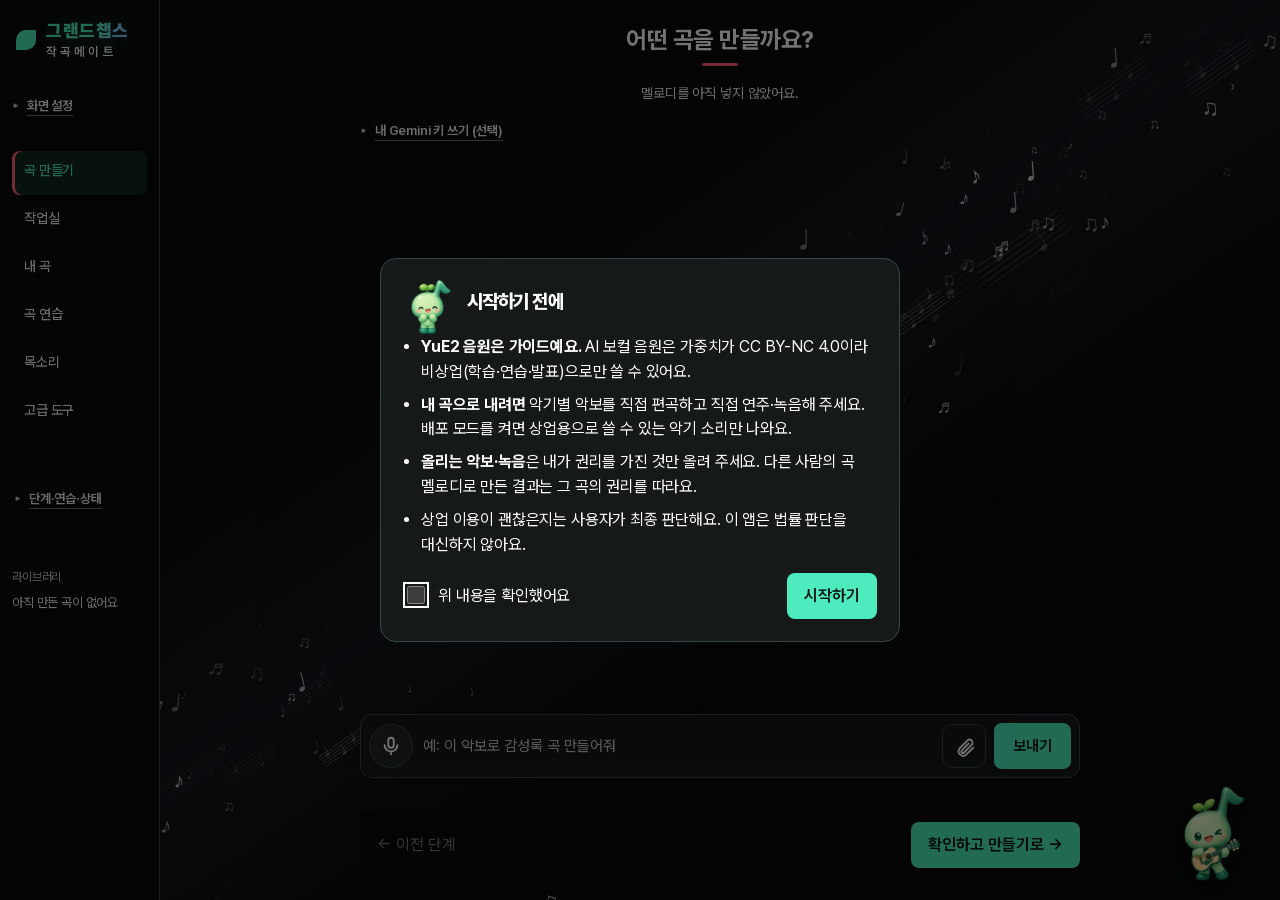
==== static/index.html @ b3e96713 "Grandchaps InstMate 0.1.0 (test version): source, install guide, noncommercial licence, new demo pag" ====
<!doctype html>
<html lang="ko" data-style="studio">
<head>
<meta charset="utf-8">
<meta name="viewport" content="width=device-width, initial-scale=1">
<title>그랜드챕스 작곡메이트</title>
<link rel="stylesheet" href="/static/style.css">
<link rel="stylesheet" href="/static/workspace.css">
<script src="/static/vendor/Tone.js"></script>
<script src="/static/vendor/opensheetmusicdisplay.min.js"></script>
</head>
<body class="workspace-app" data-workspace-view="create">
<canvas id="bg-notes" class="bg-notes" aria-hidden="true"></canvas>
<span id="page-top" tabindex="-1"></span>
<a class="skip-link" href="#main-content">본문으로 건너뛰기</a>
<div class="app">
<aside class="side" aria-label="메뉴">
<details class="workspace-accessibility"><summary>화면 설정</summary>
  <button type="button" id="btn-theme" class="theme-btn" aria-pressed="false" aria-label="낮밤 바꾸기" title="낮밤 바꾸기"><span class="ico" aria-hidden="true">◐</span> <span class="lbl">낮밤</span></button>
  <button type="button" id="btn-text-size" class="theme-btn" aria-pressed="false" aria-label="큰 글씨" title="큰 글씨"><span class="ico" aria-hidden="true">가</span> <span class="lbl">큰 글씨</span></button>
  <button type="button" id="btn-look" class="theme-btn" aria-pressed="true" aria-label="스튜디오 화면" title="스튜디오 화면"><span class="ico" aria-hidden="true">▣</span> <span class="lbl">스튜디오</span></button>
  <button type="button" id="btn-guide" class="theme-btn" aria-pressed="true" aria-controls="guide-panel" aria-label="사용 안내" title="사용 안내"><span class="ico" aria-hidden="true">?</span> <span class="lbl">사용 안내</span></button>
</details>
  <div class="brand" title="그랜드챕스 작곡메이트"><span class="brand-dot" aria-hidden="true"></span><span class="lbl brand-name"><b class="brand-main">그랜드챕스</b><span class="brand-sub">작곡메이트</span></span></div>
  <nav id="views" aria-label="작업 메뉴">
    <a href="#workspace-create" data-workspace-view="create" class="on" aria-current="page">곡 만들기</a>
    <a href="#workspace-studio" data-workspace-view="studio">작업실</a>
    <a href="#view-library" data-workspace-view="library">내 곡</a>
    <a href="#view-practice" data-workspace-view="practice">곡 연습</a>
    <a href="#workspace-voices" data-workspace-view="voices">목소리</a>
    <a href="#workspace-advanced" data-workspace-view="advanced">고급 도구</a>
  </nav>
  <details class="workspace-legacy-nav"><summary>단계·연습·상태</summary>
  <div class="side-lib-title">작업 단계</div>
  <nav>
    <a href="#steps" data-go="1" aria-label="1. 입력" title="1. 입력"><span class="ico" aria-hidden="true">1</span><span class="lbl">. 입력</span></a>
    <a href="#steps" data-go="2" aria-label="2. 작곡" title="2. 작곡"><span class="ico" aria-hidden="true">2</span><span class="lbl">. 작곡</span></a>
    <a href="#steps" data-go="3" aria-label="3. 작곡 결과" title="3. 작곡 결과"><span class="ico" aria-hidden="true">3</span><span class="lbl">. 작곡 결과</span></a>
    <a href="#yue2-card" data-go="3" data-jump="yue2-card" aria-label="4. 곡 완성 (YuE2)" title="4. 곡 완성 (YuE2)"><span class="ico" aria-hidden="true">4</span><span class="lbl">. 곡 완성 (YuE2)</span></a>
    <a href="#practice-card" data-go="3" data-jump="practice-card" aria-label="5. 파트 연습" title="5. 파트 연습"><span class="ico" aria-hidden="true">5</span><span class="lbl">. 파트 연습</span></a>
  </nav>
  <nav class="workspace-secondary"><a href="#view-queue" data-view="queue">대기열</a><a href="#view-settings" data-view="settings">설정</a></nav>
  </details>
  <div class="side-lib">
    <div class="side-lib-title">라이브러리</div>
    <ul id="lib-list" class="plain"><li class="help">아직 만든 곡이 없어요</li></ul>
  </div>
  <p class="side-note"><b>그랜드챕스</b><br>밴드 자작곡을 위한 작곡 도우미<br>피아노 · 베이스 · 드럼 · 기타</p>
</aside>
<div class="content">
<span id="main-content" tabindex="-1"></span>
<ol id="workspace-pages" class="workspace-pages" aria-label="작업 진행"><li data-page="input" aria-current="step">1 대화·입력</li><li data-page="make">2 작곡</li><li data-page="result">3 YuE2·악보·연습</li></ol>
<section class="workspace-welcome" id="workspace-create" aria-label="곡 만들기 시작">
  <p class="workspace-eyebrow">YOUR MELODY, OUR WORKSPACE</p>
  <h1>어떤 곡을 만들까요?</h1>
  <p>악보나 허밍을 넣고, BPM·장르·멜로디 담당·곡 구성을 대화로 알려 주세요. 변경안을 확인한 뒤 다음 화면에서 만들어요.</p>
  <div id="workspace-seed-summary" class="workspace-seed-summary">멜로디를 아직 넣지 않았어요.</div>
</section>
<section id="workspace-voice-panel" class="workspace-voice-panel hidden" aria-label="보컬 음색 선택"><h2>어떤 목소리가 어울릴까요?</h2><p class="help">보컬의 음색 방향을 선택합니다. 노래 모델의 음색과 가이드 보컬의 성별 선택을 함께 맞춥니다. 특정 가수의 목소리를 복제하거나 고정하는 기능은 아닙니다.</p><div id="workspace-voice-options"></div><p class="help">허밍은 멜로디 입력에 쓰입니다. 완성곡의 보컬은 여기서 별도로 선택합니다.</p></section>
<section class="workspace-heading hidden" id="workspace-section-heading"><h1 id="workspace-title">작업실</h1><p id="workspace-description"></p></section>
<p id="workspace-changes" class="workspace-change-note hidden" role="status"></p>
<section id="workspace-dialogue" aria-label="곡 만들기 대화"></section>
<p id="workspace-request-summary" class="workspace-request-summary hidden" role="status"></p>
<button id="workspace-edit-settings" class="hidden" type="button">설정 고치기</button>

<section id="view-library" class="view hidden" aria-label="라이브러리">
  <h2>라이브러리</h2>
  <p class="help">YuE2로 만든 곡이 여기에 쌓여요. 곡을 누르면 아래 재생 바에서 듣고, 악보를 불러와 코드표와 파트 악보로 볼 수 있어요.</p>
  <div id="lib-detail" class="help"></div>
  <button id="btn-lib-full" class="primary hidden">이 1절로 전곡 만들기</button>
  <p id="lib-full-note" class="help" aria-live="polite"></p>
  <div id="lib-full-ask" class="row hidden" role="group" aria-label="전곡 만들기 확인" aria-live="polite">
    <b id="lib-full-ask-text"></b>
    <span class="help">3~4분 곡은 5~8분쯤 걸려요.</span>
    <button id="btn-lib-full-yes" class="primary">예, 전곡 만들기</button>
    <button id="btn-lib-full-no">아니오</button>
  </div>
  <ul id="lib-view-list" class="plain"></ul>
</section>
<section id="view-practice" class="view hidden" aria-label="곡 연습">
  <h2>곡 연습</h2>
  <p class="help">라이브러리에 저장된 YuE2 곡(1절 또는 전곡)을 골라, 내 파트만 빼고 연습해요.</p>
  <ul id="practice-songs" class="plain" aria-label="연습할 곡"><li class="help">아직 만든 곡이 없어요. "만들기"에서 1절을 만들면 여기에 나와요.</li></ul>
  <p id="practice-song-now" class="help" aria-live="polite">곡을 고르면 아래 재생 바에 열려요.</p>
    <div id="lib-practice" class="ask">
      <h3>내 파트 고르기</h3>
      <p class="help">작곡메이트 밴드가 내 파트만 빼고 YuE2 목소리와 함께 연주해요.</p>
      <p id="practice-parts-note" class="help hidden">기타·베이스·건반·드럼을 빼려면 보컬 분리 도구(Demucs)가 필요해요. 이 컴퓨터에는 없어서 지금은 보컬만 고를 수 있어요.</p>
      <div class="row">
      <label>내 파트 <select id="lib-part" aria-label="내 파트">
        <option value="vocal">보컬</option><option value="guitar">기타</option><option value="bass">베이스</option>
        <option value="keys">건반</option><option value="drums">드럼</option>
      </select></label>
        <button id="btn-lib-minus" title="이 곡을 작곡메이트 밴드가 연주하고 내 파트만 빼요. 보컬은 YuE2 목소리 그대로예요(내 파트가 보컬이면 목소리도 빠져요). 처음에는 목소리를 분리하느라 1분쯤 걸려요">🎧 내 파트 빼고 연습</button>
      </div>
      <p id="lib-tempo-note" class="help">⚠ 연습 반주는 YuE2 보컬의 박을 따라가요. 그래서 곡이 진행되는 동안 템포가 조금씩 달라질 수 있어요. 메트로놈과 함께 쓰면 어긋날 수 있어요.</p>
    </div>
</section>
<section id="view-queue" class="view hidden" aria-label="대기열">
  <h2>대기열</h2>
  <p class="help">YuE2는 한 번에 한 곡만 만들어요.</p>
  <p id="queue-now">진행 중인 작업이 없어요.</p>
  <p id="queue-last" class="help hidden" aria-live="polite"></p>
</section>
<section id="view-settings" class="view hidden" aria-label="설정">
  <h2>설정</h2>
  <p class="help"><b>메모리 절약</b>은 "곡 만들기" 칸에서 켜고 꺼요. 켜면 약 6GB, 끄면 약 18GB를 써요. 측정한 속도와 소리는 같았어요.</p>
  <p class="help"><b>한도</b>: 주는 마디는 최대 200마디, 만드는 곡은 최대 15분이에요.</p>
  <p class="help"><b>목소리</b>: 여성, 메조소프라노, 저음 여성, 중저음 남성. 키는 4키까지 낮출 수 있어요.</p>
  <p class="help"><b>YuE2</b> (m-a-p) 가중치는 CC BY-NC 4.0이라 수업·연구용으로만 써요. 배포 모드에서는 꺼져요.</p>
</section>
<header class="hero">
  <div class="hero-copy">
    <h1><span class="seed-word">씨앗</span> 멜로디로 우리 밴드 곡 만들기</h1>
    <p>악보를 올리거나 멜로디를 넣으면 곡 구조를 설계하고 곡으로 완성해 드려요. 화음과 멜로디는 마음대로 고칠 수 있어요.</p>
  </div>
  <!-- decorative loop: lime seed notes appear, then teal notes grow in (3 s); a still picture under prefers-reduced-motion -->
  <svg class="hero-roll" viewBox="0 0 320 176" aria-hidden="true" focusable="false">
    <g>
      <rect class="roll-row" x="0" y="16" width="320" height="16"/><rect class="roll-row" x="0" y="48" width="320" height="16"/>
      <rect class="roll-row" x="0" y="80" width="320" height="16"/><rect class="roll-row" x="0" y="112" width="320" height="16"/>
      <rect class="roll-row" x="0" y="144" width="320" height="16"/>
      <line class="roll-beat" x1="80" y1="0" x2="80" y2="176"/><line class="roll-beat" x1="160" y1="0" x2="160" y2="176"/><line class="roll-beat" x1="240" y1="0" x2="240" y2="176"/>
    </g>
    <rect class="roll-note seed s1" x="1.5" y="98" width="37" height="12" rx="4"/>
    <rect class="roll-note seed s2" x="41.5" y="82" width="17" height="12" rx="4"/>
    <rect class="roll-note seed s3" x="61.5" y="66" width="37" height="12" rx="4"/>
    <rect class="roll-note seed s4" x="101.5" y="82" width="57" height="12" rx="4"/>
    <rect class="roll-note ai t1" x="161.5" y="66" width="37" height="12" rx="4"/>
    <rect class="roll-note ai t2" x="201.5" y="50" width="17" height="12" rx="4"/>
    <rect class="roll-note ai t3" x="221.5" y="34" width="37" height="12" rx="4"/>
    <rect class="roll-note ai t4" x="261.5" y="50" width="57" height="12" rx="4"/>
    <rect class="roll-note ai t5" x="1.5" y="146" width="77" height="12" rx="4"/>
    <rect class="roll-note ai t6" x="81.5" y="130" width="77" height="12" rx="4"/>
    <rect class="roll-note ai t7" x="161.5" y="146" width="77" height="12" rx="4"/>
    <rect class="roll-note ai t8" x="241.5" y="130" width="77" height="12" rx="4"/>
    <line class="roll-head" x1="0" y1="4" x2="0" y2="172"/>
  </svg>
</header>

<div class="mode-tabs" role="tablist" aria-label="만드는 방법">
  <button id="mode-chat" role="tab">대화로 만들기</button>
  <button id="mode-form" role="tab">직접 설정</button>
</div>


<main id="steps" data-step="1" data-start="score">
  <!-- kept for the script (marks it, scrolls to it); visually clipped: the header tabs are the one visible step indicator -->
  <ol id="stepper" class="stepper" aria-hidden="true">
    <li><button data-go="1" tabindex="-1"><b>1</b> 멜로디·장르</button></li>
    <li><button data-go="2" tabindex="-1"><b>2</b> 만들기</button></li>
    <li><button data-go="3" tabindex="-1"><b>3</b> 듣고 고치기</button></li>
  </ol>
  <p id="error" class="error hidden"></p>
  <p id="audio-notes" class="help hidden"></p>
  <nav id="workspace-result-tabs" data-step="3" class="workspace-result-tabs" aria-label="결과 보기"><button type="button" data-result-panel="yue" aria-pressed="false">YuE2 음원</button><button type="button" data-result-panel="song" aria-pressed="true">듣기·악보</button><button type="button" data-result-panel="practice" aria-pressed="false">파트 연습</button></nav>
  <div class="start-choice" data-step="1">
    <span>멜로디를 어떻게 넣을까요?</span>
    <button data-start-go="score">내 악보 파일로</button>
    <button data-start-go="type">직접 입력</button>
    <button data-start-go="hum">허밍·녹음으로</button>
    <button data-start-go="sheet">리드시트 텍스트 (고급)</button>
  </div>

  <section class="card" id="import-card" data-step="1" data-start="score">
    <h2>내 악보로 시작하기</h2>
    <p class="help">MIDI·MusicXML 또는 PDF 악보를 올려 주세요. PDF는 인식한 음을 확인한 뒤 사용해요.</p>
<details class="more"><summary>자세히</summary><p>직접 다시 입력하지 않아도 돼요. 파일은 읽고 바로 지워요.
        <b>PDF 악보</b>(인쇄된 악보, 30쪽·30MB·160마디까지)도 올릴 수 있어요: 그림을 인식해 읽기 때문에 쪽마다 수십 초가 걸리고
        틀리게 읽힌 음이 있을 수 있어, 읽은 결과를 확인한 뒤 진행해요. 가장 정확한 것은 MusicXML이에요.</p></details>
      <div class="row">
        <label class="filebtn">내 악보 파일 고르기 <input id="import-file" type="file" accept=".mid,.midi,.musicxml,.xml,.mxl,.pdf"></label>
        <span id="import-file-name" class="srctag"></span>
        <span id="pdf-note" class="help hidden">PDF는 이 컴퓨터에 추가 도구(poppler, homr)가 있어야 읽어요. 지금은 MIDI나 MusicXML로 올려 주세요.</span>
        <span id="import-status" class="help" aria-live="polite"></span>
      </div>
      <div id="import-box" class="hidden">
        <p id="import-summary"></p>
        <button id="workspace-score-talk" type="button" data-start-go="talk">대화로 돌아가기</button>
        <p class="help">아래는 앱이 읽은 멜로디예요(코드는 아직 없어요).</p>
<details class="more"><summary>자세히</summary><p>올린 악보와 같은지 확인해 주세요.</p></details>
        <div id="import-sheet" class="input-sheet"></div>
        <div id="import-changes" class="ask hidden">
        <p id="import-changes-text"></p>
        <ul id="import-changes-list" class="credits"></ul>
        <label class="row"><input type="checkbox" id="import-accept"> 달라지는 내용을 확인했고, 이 변환본으로 진행할게요 (악보 그대로가 아니에요)</label>
      </div>
        <div class="row">
          <label>조 <input id="import-key" maxlength="3" style="width:56px"></label>
          <label>구간 나누기 <input id="import-sections" style="width:340px" placeholder="벌스 1-8, 후렴 9-16"></label>
          <button id="btn-import-song" class="primary">이 악보로 곡 만들기</button>
        </div>
        <p class="help">구간은 "이름 시작-끝"을 쉼표로 이어 적어요(이름: 인트로·도입부, 벌스, 프리·후크, 후렴, 브릿지, 간주, 아웃트로).</p>
<details class="more"><summary>자세히</summary><p>멜로디는 그대로 두고
          코드와 밴드 편곡을 붙여요. 아래 "장르·악기"에서 고른 장르와 악기를 써요. "다음 단계"로 넘어가서 만들어도 돼요.</p></details>
        <div class="row hidden"><!-- 8-bar seed taken off the page (user, 2026-10-19); kept for the old paths -->
          <label><input id="import-start" type="number" min="1" value="1" style="width:60px">번째 마디부터 8마디를</label>
          <button id="btn-import-seed">멜로디 입력에 채우기</button>
          <span class="help">(씨앗으로 넣고 나머지는 앱이 만들게 할 때)</span>
        </div>
      </div>
  </section>

  <section class="card" id="input-card" data-step="1" data-start="type">
    <h2>멜로디 직접 입력</h2>
    <div class="row status">
      <label>입력 조
        <select id="input-tonic"></select>
      </label>
      <span>옥타브 <b id="octave-view"></b></span>
      <span>음 길이 <b id="dur-view"></b></span>
      <span>샵 <b id="sharp-view">꺼짐</b></span>
    </div>
    <div id="piano-roll" class="piano-roll" aria-label="피아노롤: 클릭하면 음 추가, 끌면 길이 조절, 음을 클릭하면 삭제"></div>
    <p class="help">피아노롤: 빈 칸 클릭 = 음 추가 · 오른쪽으로 끌기 = 길이 · 음 클릭 = 지우기 (8분음표 격자, 최대 8마디)</p>
    <div id="input-sheet" class="input-sheet"></div>
    <div id="melody-view" class="melody" aria-live="polite"></div>
    <p class="help"><b>옥타브 ▲▼</b>: 위 숫자 목록에서 음 하나를 누르면 그 음만, "전체 선택"을 누르면 멜로디 전체가 한 옥타브씩 옮겨져요.</p>
<details class="more"><summary>자세히</summary><p>아무것도 고르지 않았으면 다음에 넣을 음의 옥타브가 바뀌어요. 고른 음을 다시 누르면 선택이 풀려요.</p></details>
    <div class="pad">
      <button data-deg="1">1<small>도</small></button><button data-deg="2">2<small>레</small></button>
      <button data-deg="3">3<small>미</small></button><button data-deg="4">4<small>파</small></button>
      <button data-deg="5">5<small>솔</small></button><button data-deg="6">6<small>라</small></button>
      <button data-deg="7">7<small>시</small></button><button data-deg="0">0<small>쉼표</small></button>
    </div>
    <div class="pad small">
      <button id="btn-sharp">♯ 다음 음</button>
      <button id="btn-oct-up">옥타브 ▲</button><button id="btn-oct-down">옥타브 ▼</button>
      <button id="btn-pick-all">전체 선택</button>
      <button id="btn-del">지우기</button><button id="btn-play-mel">멜로디 듣기</button>
      <button id="btn-sample">예시 멜로디</button><button id="btn-clear">전체 지우기</button>
    </div>
    <details class="help">
      <summary>키보드 단축키</summary>
      <p>1~7 음 입력, 0 쉼표, Shift+숫자 반음 올림, ↑/↓ (또는 PageUp/PageDown) 옥타브,
         [ / ] 음 길이 절반/두 배, Backspace(맥 Delete) 지우기, Space 멜로디 듣기.
         4/4박, 최대 8마디.</p>
    </details>
  </section>

  <section class="card" id="hum-card" data-step="1" data-start="hum">
    <h2>허밍·녹음으로 멜로디 넣기</h2>
    <button id="workspace-hum-talk" type="button" data-start-go="talk">대화로 돌아가기</button>
    <p class="help">흥얼거리거나 '라라라'로 부르면 멜로디를 숫자 악보로 받아 적어요. 받아 적은 멜로디는 먼저 보여 드리고, "이 멜로디 쓰기"를 눌러야 입력에 들어가요.</p>
    <div class="row">
      <button id="btn-hum" class="primary" title="최대 60초예요. 한 번 더 누르면 멈춰요">🎤 녹음해서 넣기</button>
      <label class="filebtn">녹음 파일 올리기 <input id="hum-file" type="file" accept="audio/*,.wav,.mp3,.m4a,.webm,.ogg,.aiff,.mp4"></label>
      <span id="hum-status" class="help" aria-live="polite"></span>
    </div>
    <div id="hum-result" class="ask hidden">
      <p id="hum-result-text"></p>
      <div class="row">
        <button id="btn-hum-use" class="primary">이 멜로디 쓰기</button>
        <button id="btn-hum-drop">버리기</button>
      </div>
    </div>
    <p class="help">최대 60초까지 녹음하며, 한 번 더 누르면 바로 멈춰요. 작곡 씨앗에는 받아 적은 멜로디의 앞 8마디만 들어가고, 더 길면 몇 마디를 들었고 어디까지 쓰는지 알려 드려요. 1분 녹음은 받아 적는 데 10초쯤 걸려요. 올리는 파일은 10MB까지예요(WAV 스테레오는 약 50초). 녹음은 받아 적은 뒤 바로 지워요. 한 음씩 또렷하게, 반주 없이 부를수록 잘 받아 적어요. 받아 적은 뒤 "직접 입력"에서 음을 고칠 수 있어요.</p>
  </section>

  <section class="card" id="leadsheet-card" data-step="1" data-start="sheet">
    <h2>리드시트에서 곡 만들기 (고급)</h2>
    <p class="help">리드시트 텍스트(예: <code>[장르:발라드] [조:C] [박자:4/4] [템포:72]</code> 다음 줄에 <code>[구조:후렴]</code>과 마디들)를
       붙여넣으면 규칙 기반 반주를 붙여 아래 &quot;곡 완성&quot; 카드에 보여 드려요.</p>
    <textarea id="leadsheet-input" rows="6" spellcheck="false" aria-label="리드시트 텍스트"
      placeholder='[장르:발라드] [조:C] [박자:4/4] [템포:72]&#10;[구조:후렴]&#10;| "C" C2 C2 G2 G2 | "F" A2 A2 "C" G4 |'></textarea>
    <div class="row">
      <label>조옮김(선택) <input id="leadsheet-key" size="6" maxlength="4" placeholder="예: G, Em"></label>
      <button id="btn-leadsheet" class="primary">리드시트 불러오기</button>
    </div>
    <p id="leadsheet-error" class="error errlist hidden"></p>
  </section>

  <details id="workspace-style-settings" class="workspace-settings" data-step="1"><summary>세부 설정 확인·직접 고치기</summary><section class="card" id="style-card" data-step="1">
    <h2>장르·악기</h2>
    <div class="style-box">
      <h3>장르와 편성을 고르세요</h3>
      <div class="row" id="genres"></div>
      <p class="help">장르: <span id="genre-tag" class="srctag">기본 (발라드)</span></p>
      <div class="row" id="instruments"></div>
      <p class="help">악기: <span id="instr-tag" class="srctag">기본 (밴드: 피아노·베이스·드럼·기타)</span></p>
      <div class="quiet-links">
      <details id="genre-box" class="sounds-box">
        <summary>장르 특징 보기 (화성·곡 형식·템포·길이)</summary>
        <div id="genre-notes" class="genre-notes"></div>
      </details>
      <details id="extras-box" class="sounds-box">
        <summary>밴드 밖 악기 더하기 (선택)</summary>
        <p class="help">밴드 멤버가 연주하지 않는 파트예요.</p>
<details class="more"><summary>자세히</summary><p>필요할 때만 켜세요.</p></details>
        <div class="row" id="instruments-extra"></div>
      </details>
      <details id="sounds-box" class="sounds-box">
        <summary>파트별 악기·장비 고르기 (음원·MIDI 다운로드에 적용)</summary>
        <p class="help">기타 톤(클린·크런치·디스토션·하이게인 등), 베이스 주법, 드럼 세트를 파트마다 골라요.</p>
<details class="more"><summary>자세히</summary><p>고르지 않으면 장르에 맞는 악기가 구간별로 들어가요. 브라우저 미리듣기는 간단한 소리로 그대로 나와요.</p></details>
        <div id="sounds" class="sounds-grid"></div>
        <label class="release-switch"><input type="checkbox" id="release-mode"> 배포 모드 — 함께 배포할 수 있는 악기(A 등급)만 사용</label>
        <p class="help">[A] 악기 파일·플러그인을 앱과 함께 배포할 수 있어요.</p>
<details class="more"><summary>자세히</summary><p>[B] 그 악기로 만든 음원만 나눌 수 있고, 악기는 각자 설치해야 해요.
          배포 모드에서는 B 악기가 A 악기로 자동으로 바뀌어요.</p></details>
        <details id="credits-box" class="sounds-box">
          <summary>악기 출처·라이선스</summary>
          <ul id="credits" class="credits"></ul>
        </details>
        <label class="row">리듬 느낌
          <select id="swing-choice">
            <option value="0.2" selected>살짝 셔플 (기본)</option><option value="0">곧게 (스트레이트)</option>
            <option value="0.33">셔플 (스윙)</option><option value="">장르 기본값</option>
          </select>
        </label>
      </details>
      </div>
      <h3>멜로디를 누가 맡나요 (보컬·악기)</h3>
        <div class="voice-box">
          <label class="row">넣은 멜로디를 누가 맡나요
            <select id="melody-role">
              <option value="vocal">보컬 (노래)</option>
              <option value="lead_guitar">일렉 기타</option>
              <option value="acoustic_guitar">어쿠스틱 기타</option>
              <option value="keys">피아노</option>
            </select>
          </label>
          <p class="help">보컬이면 아래에서 여성·남성을 꼭 골라 주세요. 악기를 고르면 멜로디를 그 악기 소리로 들려줘요.</p>
<details class="more"><summary>자세히</summary><p>일렉 기타로 고르면 앱이 따로 넣던 리드 기타를 빼요.
            어느 쪽이든 멜로디의 음은 바뀌지 않아요. 곡을 만들기 전에 골라 주세요.
            베이스나 드럼 파트를 넣고 싶다면, 곡을 만든 뒤 3단계 "밴드 작업실"의 "멤버가 만든 파트 가져오기"로 그 파트만 바꿀 수 있어요.</p></details>
          <label class="row" id="vocal-style-row">보컬 (꼭 골라 주세요)
            <select id="vocal-style" required>
              <option value="" selected>여성·남성 중 고르기</option>
              <option value="female">여성 '아~'</option>
              <option value="male">남성 '아~'</option>
            </select>
          </label>
          <label class="row"><input type="checkbox" id="fit-voice" checked> 고른 보컬(남성·여성)의 음역에 맞게 조 옮기기 — 멜로디의 흐름(음 간격·리듬)은 그대로, 곡 전체의 조만 바뀌어요</label>
          <p class="help">기준 음역은 여성 G3~G5, 남성 G2~G4예요.</p>
<details class="more"><summary>자세히</summary><p>멜로디가 이 범위를 벗어날 때만, 벗어난 만큼만 조를 옮겨요(남성 악보가 한 옥타브 높게 적혀 있으면 옥타브를 내려요). 범위 안이면 그대로 둬요. 끄면 올린 조 그대로 만들어요. 얼마나 옮겼는지는 만든 곡에 적혀요.</p></details>
          <label class="row"><input type="checkbox" id="vocal-fit"> 보컬 음역에 맞춰 옥타브 옮기기 (켜면 악보의 음높이와 달라져요)</label>
          <p class="help"><b>여기서 고른 남성·여성은 두 곳에 쓰여요.</b></p>
<details class="more"><summary>자세히</summary><p>① "보컬과 함께 듣기"와 음원 다운로드의 가이드 보컬(합성 '아~'), ② 곡을 만든 뒤 3단계의
            "AI 보컬 데모" (실제 노래 목소리: 여성 E / 남성 = 여성 E를 5키 낮춤). AI 보컬은 몇 분이 걸려요. 버튼을 눌렀을 때만 만들고, 3단계에서 "자동으로 만들기"를 켜면 곡을 만들 때마다 만들어요.</p></details>
          <p class="help">멜로디는 가이드 보컬이 불러요: 음마다 '나'(남성) 또는 '라'(여성)로 음높이를 알려 주는 합성 목소리예요.</p>
        </div>
      <label class="row">곡 형식
        <select id="form-choice">
          <option value="standard">기본 (벌스 → 프리 → 후렴)</option>
          <option value="chorus_first">후렴 먼저 (인트로 → 후렴 → 벌스, 훅 강조)</option>
        </select>
      </label>
      <label class="row"><b>입력한 멜로디는 곡의 어느 부분인가요</b>
        <select id="seed-role">
          <option value="chorus">후렴 (하이라이트: 곡에서 여러 번 반복돼요)</option>
          <option value="verse">벌스 (후렴 앞의 이야기 부분)</option>
          <option value="intro">인트로 (곡 맨 앞에 한 번만)</option>
        </select>
      </label>
      <label class="row hidden" id="intro-player-row">인트로 멜로디는 누가 연주하나요
        <select id="intro-player">
          <option value="guitar">리드 기타 (리프처럼 연주, 노래는 벌스부터)</option>
          <option value="vocal">보컬 (인트로부터 노래)</option>
        </select>
      </label>
      <label class="row">나머지 구간의 멜로디
        <select id="melody-source">
          <option value="ai">AI 멜로디 제안 (연습·합주·발표용, 입력이 후렴일 때만 가능)</option>
          <option value="own">내 멜로디 변형만 (학습 모델 미사용)</option>
          <option value="rest">비워 두기 (멜로디 없이 반주만)</option>
        </select>
      </label>
      <p class="help">입력한 멜로디는 고른 구간에 그대로 들어가요.</p>
<details class="more"><summary>자세히</summary><p>인트로로 고르면 곡 맨 앞에 한 번만 나오고, 벌스·후렴은 그 멜로디를 규칙으로 변형해 채우거나 비워 둬요. 완성된 곡의 구간마다 "입력 그대로 / 규칙 변형 / AI가 새로 씀 / 쉼"이 표시돼요.
        (8마디 씨앗으로 곡을 완성할 때 쓰는 선택이에요. "악보 그대로 곡 만들기"에는 해당하지 않아요.)</p></details>
      <label class="row"><input type="checkbox" id="energy"> 후렴처럼 더 크게</label>
      <label class="row"><input type="checkbox" id="melody-shape" checked> 앱이 새로 쓰는 구간 다듬기 — 프리코러스 끝을 열어 후렴으로 이어 주고, 벌스를 베낀 브릿지는 새로 써요. 내 멜로디는 그대로예요</label>
      <label class="row"><input type="checkbox" id="key-change" checked> 마지막 후렴을 반음 올리기 (전조) — 끄면 내 멜로디가 모든 후렴에서 입력한 그대로예요</label>
      <div class="row">
        <label>템포 <input id="style-tempo" type="number" min="40" max="200" step="1" placeholder="장르 기본 (발라드 72)" style="width:170px"> BPM</label>
        <span id="tempo-tag" class="srctag" aria-live="polite"></span>
      </div>
    </div>
  </section></details>

  <section class="card" id="make-card" data-step="2">
    <h2>만들기</h2>
    <details id="workspace-compose-controls" open><summary>편곡 만들기·다시 만들기</summary>
    <p class="help">입력한 멜로디로 만들어요.</p>
<details class="more"><summary>자세히</summary><p>"반주 만들기"는 입력한 마디에 코드와 반주를 붙이고, "곡 완성"은 2~4분 곡으로 늘려요.
      악보를 올렸다면 여기서 악보에 맞는 만들기 방법이 나와요.</p></details>
    <p id="make-style" class="help" aria-live="polite"></p>
    <div id="make-score" class="hidden">
      <p class="help"><b>올린 악보로 만들기</b></p>
      <div class="row">
        <button id="btn-make-score-song" class="primary">악보 그대로 곡 만들기</button>
        <span class="help">악보 전체를 그대로 써서 편곡하고, 이어서 YuE2가 노래로 만들어요.</span>
      </div>
    </div>
    <div class="row" id="make-typed">
      <button id="btn-generate" class="primary">반주 만들기</button>
      <button id="btn-compose" class="primary">곡 완성 (AI)</button>
    </div>
    </details>
    <p id="make-busy" class="make-busy hidden" role="status"><span class="spinner" aria-hidden="true"></span> 만드는 중이에요. 이 화면에서 작곡 결과와 YuE2 진행을 확인해 주세요.</p>
    <p id="compose-status" class="help" aria-live="polite"></p>
    <details class="more"><summary>작곡 과정</summary><ol id="compose-progress" class="trace hidden" aria-label="곡 만드는 과정"></ol></details>
    <div id="ask" class="ask hidden"></div>
  </section>

  <section class="card hidden" id="result" data-step="3">
    <h2>반주 결과 <span id="key-view" class="tag"></span></h2>
    <div class="row">
      <button id="btn-hq" class="primary" title="멜로디를 가이드 보컬이 부르고, 반주는 실제 악기 소리예요. 만드는 데 몇 초 걸려요 (추천 악기·마스터링 적용)">▶ 보컬과 함께 듣기</button>
      <button id="btn-play" title="기다리지 않고 바로 듣는 간단한 소리예요. 보컬은 나오지 않아요">빠른 미리듣기 (보컬 없음)</button>
      <button id="btn-stop">■ 정지</button>
      <button id="btn-midi">MIDI 다운로드</button>
      <button id="btn-audio" title="FluidSynth로 음원을 만들어 받아요 (MP3, ffmpeg가 없으면 WAV)">음원 다운로드</button>
      <button id="btn-undo" disabled>↶ 이전 버전</button>
      <button id="btn-song" class="primary" title="이 반주를 2~4분 곡으로 늘려요. 학습 모델 없이 내 멜로디를 규칙으로 변형해 채워요. 1단계의 '입력 멜로디 위치'와 '전조' 선택을 따라요.">이 반주로 곡 완성 (2~4분, AI 없이)</button>
    </div>
    <details class="more sound-options"><summary>소리 옵션 (믹스·마스터 2안은 켜져 있어요)</summary>
      <p class="help">켠 옵션은 "보컬과 함께 듣기"와 음원 다운로드에 적용돼요. 모두 끄면 원래 소리 그대로예요.</p>
      <div class="sound-option-list"></div></details>
    <div class="row">
      <input id="agent-text" maxlength="500" placeholder="예: 5~8마디를 더 어둡게, 템포 80" style="flex:1; min-width:220px">
      <button id="btn-agent" class="primary">에이전트에게 요청</button>
    </div>
    <div id="agent-reply" class="ask hidden"></div>
    <div id="agent-ask" class="ask hidden"></div>
    <div class="row">
      <label>마디 <input id="range-from" type="number" min="1" step="1"></label>
      <label>~ <input id="range-to" type="number" min="1" step="1"></label>
      <button id="btn-range-dark">범위 어둡게</button>
      <button id="btn-range-bright">범위 밝게</button>
    </div>
    <div class="row mix">
      <label>템포 <input id="mix-tempo" type="number" min="40" max="200" step="1"> BPM</label>
      <span id="mix-levels" class="row"></span>
      <button id="btn-mix">믹스 적용</button>
    </div>
    <div id="sheet"></div>
    <h3>코드 진행</h3>
    <div id="chords" class="chords"></div>
    <h3>에이전트가 한 일</h3>
    <ol id="trace" class="trace"></ol>
    <h3>자체 검사</h3>
    <div id="check"></div>
  </section>

  <section class="card hidden" id="song" data-step="3">
    <canvas id="song-cover" class="song-cover" width="1024" height="1024" role="img" aria-label="곡 표지 그림"></canvas>
    <h2>작곡 결과 <span id="song-view" class="tag"></span></h2>
    <button id="btn-back-chat" class="back-chat" type="button">← 대화로 돌아가 정정하기</button>
    <p class="error hidden" id="song-seed-warning" role="alert"></p>
    <div id="song-route" class="route" role="group" aria-label="곡 구조 노선도"></div>
    <p class="help" id="song-about">씨앗 멜로디를 후렴에 두고, 나머지 파트의 멜로디와 코드를 만들어 붙인 밴드 편곡이에요. 가사는 없고, 멜로디는 가이드 보컬로 들을 수 있어요.</p>
    <div class="btn-grid song-actions">
      <button id="btn-song-midi">곡 MIDI 다운로드</button>
      <button id="btn-song-cover-png" title="이 곡의 표지 그림을 PNG 파일로 받아요 (같은 곡이면 항상 같은 그림)">표지 그림 PNG 저장</button>
      <button id="btn-song-audio" title="FluidSynth로 음원을 만들어 받아요 (MP3, ffmpeg가 없으면 WAV)">곡 음원 다운로드</button>
      <button id="btn-bandpack" title="합주용 코드 차트, 파트별 연주 안내, 파트별 MIDI, 악보를 한 번에 받아요 (zip)">🎸 밴드 팩 받기</button>
      <button id="btn-song-stop">■ 정지</button>
    </div>
      <div class="row workspace-playback" aria-label="작곡 결과 듣기">
        <button id="btn-song-hq" title="임시 목소리(가이드 보컬)가 멜로디의 음높이를 알려 줘요. 완성본이 아니에요. 반주는 실제 악기 소리이고 20초쯤 걸려요">▶ 가이드 보컬로 미리듣기</button>
        <button id="btn-song-play" title="기다리지 않고 바로 듣는 간단한 소리예요. 보컬은 나오지 않아요">빠른 미리듣기 (보컬 없음)</button>
      </div>
    <details class="more sound-options"><summary>소리 옵션 (믹스·마스터 2안은 켜져 있어요)</summary>
      <p class="help">켠 옵션은 "가이드 보컬로 미리듣기"와 음원 다운로드에 적용돼요. 모두 끄면 원래 소리 그대로예요.</p>
      <div class="sound-option-list"></div>
      <label class="row" title="내려받는 MIDI 파일에만 들어가요. 곡과 음원은 그대로예요."><input type="checkbox" id="midi-markers"> MIDI 파일에 구간 이름 넣기 (마커) — "곡 MIDI 다운로드"로 받는 파일에 verse 1, chorus 1처럼 구간 시작을 적어요</label></details>
    <details id="edit-box">
      <summary>✏️ 파트 편집: 베이스·기타·피아노·드럼의 음을 직접 고치기</summary>
      <p class="help">구간과 파트를 골라 열면 그 마디의 음이 격자에 떠요(한 칸 = 16분음).</p>
<details class="more"><summary>자세히</summary><p>빈 칸을 누르면 음이 들어가고, 음을 누르면 선택돼요.
        건드리지 않은 음은 원래 위치와 세기 그대로 남아요. <b>한 구간만 고쳐도 그 파트 전체가 "멤버가 만든 파트"가 되어, 앱이 이후에
        그 파트를 다시 만들지 않아요.</b> 여기서 듣는 소리는 간단한 미리듣기라 페달·벤드는 들리지 않아요(파일에는 남아 있어요).
        정확한 소리는 적용한 뒤 "보컬과 함께 듣기"로 확인하세요.</p></details>
      <div class="row">
        <label>구간 <select id="edit-section"></select></label>
        <label>파트 <select id="edit-part">
          <option value="bass">베이스</option><option value="guitar">기타</option><option value="lead">리드 기타</option>
          <option value="piano">피아노</option><option value="drums">드럼</option>
        </select></label>
        <button id="btn-edit-open">열기</button>
        <span id="edit-status" class="help" aria-live="polite"></span>
      </div>
      <div id="edit-panel" class="hidden">
        <div class="row">
          <label>새 음 길이 <select id="edit-len">
            <option value="120">16분</option><option value="240" selected>8분</option><option value="480">4분</option>
            <option value="960">2분</option><option value="1920">온음</option>
          </select></label>
          <label>세기 <select id="edit-level">
            <option value="soft">약</option><option value="mid" selected>중</option><option value="hard">강</option>
          </select></label>
          <button id="btn-edit-del" title="선택한 음 지우기 (Delete 키)">선택 삭제</button>
          <button id="btn-edit-left" title="16분음 앞으로">◀</button>
          <button id="btn-edit-right" title="16분음 뒤로">▶</button>
          <button id="btn-edit-up" title="반음 위로 (드럼: 윗줄)">▲</button>
          <button id="btn-edit-down" title="반음 아래로 (드럼: 아랫줄)">▼</button>
          <button id="btn-edit-shorter" title="16분음 짧게">길이 −</button>
          <button id="btn-edit-longer" title="16분음 길게">길이 ＋</button>
          <button id="btn-edit-setlevel" title="선택한 음의 세기를 위에서 고른 값으로">세기 적용</button>
          <button id="btn-edit-undo">↶ 되돌리기</button>
          <button id="btn-edit-redo">↷ 다시</button>
        </div>
        <div id="edit-grid" class="edit-grid" tabindex="0" aria-label="파트 편집 격자"></div>
        <div class="row">
          <button id="btn-edit-play">▶ 반복 듣기</button>
          <button id="btn-edit-stop">■ 정지</button>
          <label class="row"><input type="checkbox" id="edit-with-band" checked> 다른 파트와 함께</label>
          <input id="edit-author" placeholder="고친 사람" maxlength="80" style="width:110px">
          <button id="btn-edit-apply" class="primary">이 파트 적용</button>
          <button id="btn-edit-cancel">편집 취소</button>
        </div>
        <p id="edit-info" class="help"></p>
      </div>
    </details>
    <details id="band-box">
      <summary>🎸 밴드 작업실: 우리 밴드 버전 저장, 멤버가 만든 파트 가져오기</summary>
      <p class="help">밴드마다 버전을 따로 쌓아요(덮어쓰지 않음).</p>
<details class="more"><summary>자세히</summary><p>멤버가 DAW에서 직접 치거나 고친 파트(MIDI)를 가져오면 그 파트는
        그대로 두고(음·세기·페달·벤드 유지, 소리와 채널만 곡에 맞춤) 나머지만 앱이 맡아요. 멜로디를 바꾸면 이전 악보는 빠져요. 여기에 적는 출처·크레딧은 기록일 뿐, 앱이 권리나 지분을 판정하지는 않아요.</p></details>
      <div class="row">
        <label>밴드 <select id="band-select"><option value="">(밴드를 만들어 주세요)</option></select></label>
        <input id="band-author" placeholder="저장하는 사람" maxlength="80" style="width:120px">
        <input id="band-note" placeholder="무엇을 바꿨나요 (예: 후렴 베이스 리프 교체)" maxlength="300" style="flex:1;min-width:200px">
        <button id="btn-band-save">이 밴드 버전으로 저장</button>
      </div>
      <div class="row">
        <input id="band-credits" placeholder="크레딧 (예: 작곡: 지수; 편곡: 민호). 비워 두면 이전 버전의 크레딧을 이어받아요" maxlength="600" style="flex:1;min-width:260px">
      </div>
      <details>
        <summary>새 밴드 만들기</summary>
        <div class="row">
          <input id="band-name" placeholder="밴드 이름" maxlength="80" style="width:140px">
          <input id="band-members" placeholder="편성 (예: 보컬, 기타 1, 베이스, 드럼)" maxlength="300" style="flex:1;min-width:200px">
          <label>기타 <input id="band-guitarists" type="number" min="0" max="4" style="width:56px">명</label>
          <label>보컬 음역 <input id="band-vocal-low" placeholder="A3" maxlength="4" style="width:56px">~<input id="band-vocal-high" placeholder="D5" maxlength="4" style="width:56px"></label>
        </div>
        <div class="row">
          <input id="band-source" placeholder="멜로디 출처와 이용 조건 (예: 보컬이 직접 씀 / 원곡 제공자와 합의한 내용)" maxlength="1000" style="flex:1;min-width:260px">
          <button id="btn-band-create">밴드 만들기</button>
        </div>
      </details>
      <div class="row">
        <input id="band-mood" placeholder="이 밴드의 방향을 우리 말로 (예: 담담하게 시작해서 후렴에서 터지는 감성록)" maxlength="300" style="flex:1;min-width:260px">
        <button id="btn-band-profile-save" title="지금 1단계에서 고른 장르·템포·편성·보컬·악기·전조 선택을 이 밴드의 방향으로 저장해요">지금 설정을 이 밴드 방향으로 저장</button>
        <button id="btn-band-profile-apply" title="이 밴드가 저장해 둔 방향을 1단계 설정에 적용해요. 다음 곡 만들기부터 쓰여요">이 밴드 방향 적용</button>
      </div>
      <p id="band-profile-view" class="help" aria-live="polite"></p>
      <div class="row">
        <label>멤버 파트 가져오기
          <select id="member-part">
            <option value="guitar">기타</option><option value="bass">베이스</option><option value="drums">드럼</option>
            <option value="piano">피아노</option><option value="lead">리드 기타</option><option value="melody">멜로디</option>
            <option value="keys">멜로디 피아노</option><option value="strings">스트링</option>
          </select>
        </label>
        <input id="member-author" placeholder="만든 사람" maxlength="80" style="width:110px">
        <label class="row"><input type="checkbox" id="member-trim"> 곡 끝을 넘는 음은 곡 끝에서 자르기</label>
        <label class="filebtn">MIDI 파일 고르기 <input id="member-file" type="file" accept=".mid,.midi,audio/midi"></label>
      </div>
      <p id="band-status" class="help" aria-live="polite"></p>
      <ul id="band-versions" class="plain"></ul>
    </details>
    <p id="song-ai-status" class="help" aria-live="polite"></p>
    <div id="compose-extras" class="hidden">
      <details id="harmony-box" class="sounds-box">
        <summary>화성 점검 (참고용) <span id="harmony-count" class="tag"></span></summary>
        <p id="harmony-about" class="help"></p>
        <ul id="harmony-list" class="credits"></ul>
      </details>
      <h3>곡 구조 <span class="help">(파트를 누르면 그 파트만 들려줘요)</span></h3>
      <div id="timeline" class="timeline" role="group" aria-label="곡 구조 타임라인"></div>
      <div id="section-panel" class="ask hidden">
        <p><b id="section-title"></b></p>
        <div class="row">
          <button id="btn-rewrite">이 파트 다시 만들기</button>
          <span id="rewrite-note" class="help"></span>
        </div>
        <div class="row">
          <span>이 파트는 어땠나요?</span>
          <button id="rate-section-up">👍 좋아요</button>
          <button id="rate-section-down">👎 별로</button>
          <span id="rate-section-msg" class="good" aria-live="polite"></span>
        </div>
      </div>
      <div class="row">
        <span>이 곡은 어땠나요?</span>
        <button id="rate-song-up">👍 좋아요</button>
        <button id="rate-song-down">👎 별로</button>
        <span id="rate-song-msg" class="good" aria-live="polite"></span>
      </div>
      <p id="compose-explain"></p>
      <p id="compose-stats" class="help"></p>
      <div id="similar-box" class="ask hidden">
        <h3>유사곡 검사</h3>
        <p id="similar-summary"></p>
        <details id="similar-details"><summary>비슷한 곡 상위 3곡 보기</summary><div id="similar-lists"></div></details>
        <p id="similar-note" class="help"></p>
      </div>
    </div>
    <details id="song-sections-box" class="more"><summary>구간별 자세히 (시간·마디·멜로디 출처)</summary>
      <ol id="song-sections" class="trace"></ol>
      <p id="song-metrics"></p>
    </details>
    <details id="song-leadsheet-box"><summary>리드시트 보기</summary><pre id="song-leadsheet" class="leadsheet"></pre></details>
    <details id="song-sheet-box"><summary>곡 악보 보기</summary><div id="song-sheet"></div></details>
  </section>

  <section class="card hidden" id="yue2-card" data-step="3">
    <h2>곡 완성 <small>YuE2 · 1절 → 전곡</small></h2>
    <details id="guide-steps" class="guide">
      <summary>처음이라면: 1 대화·입력 → 2 작곡·YuE2 완성 → 3 악보·파트 연습</summary>
      <ol class="guide-list">
        <li><b>대화·입력</b>: 악보나 허밍을 넣고 BPM·장르·멜로디 담당·구성을 대화로 정해요. 제안은 확인 후 적용돼요.</li>
        <li><b>작곡·곡 완성</b>: 만들기 버튼으로 편곡을 시작해요. YuE2 기능을 켜 두면 이어서 1절을 만들어요. 새 곡은 다음 화면에서 전곡과 악보까지 자동으로 이어서 만들어요. 취소하면 자동 진행도 멈춰요.</li>
        <li><b>악보·내 파트 연습</b>: "악보·연습으로"를 누르면 현재 곡의 악보와 파트 연습을 볼 수 있어요. YuE2가 완성됐으면 그 결과 악보를 사용해요.</li>
      </ol>
      <div class="callout" role="note"><b>⚠ 알아 둘 것</b>
        <ul>
          <li>메모리: "메모리 절약"을 켜면 약 6GB, 끄면 약 18GB를 써요.</li>
          <li>시간: 곡 하나를 만드는 데 1~7분쯤 걸려요. 그동안 다른 생성은 할 수 없어요.</li>
          <li>조건: YuE2 가중치는 CC BY-NC 4.0이라 수업·연구용으로만 써요(비상업).</li>
          <li>연습 반주: YuE2 보컬의 박을 따라가서 곡이 진행되는 동안 템포가 조금씩 달라질 수 있어요.</li>
        </ul>
      </div>
    </details>
    <details id="yue-model-info" class="more"><summary>모델·사용 조건</summary><p id="create-hint" class="help">위 "작곡 결과"의 곡에서 내 멜로디 구간을 첫머리로 주면, 나머지 악보와 음원은 YuE2가 지어요. 1절을 먼저 듣고, 마음에 들면 전곡을 만들어요. YuE2 (m-a-p) · 가중치 CC BY-NC 4.0, 수업·연구용으로 사용</p></details>
        <label class="row"><input type="checkbox" id="yuesong-on" checked> 새 곡 편곡 후 YuE2 전곡·악보까지 자동 완성</label>
        <div id="yuesong-form">
          <details id="yuesong-options" class="more"><summary>가사·목소리·곡 구성 설정</summary>
          <div class="row">
            <label>어디까지 줄까요 <select id="yuesong-scope" aria-label="YuE2에 줄 범위">
              <option value="seed" selected>내 멜로디만 주고 이어 쓰기</option>
              <option value="all">곡 전체를 주고 이어 쓰기</option>
              <option value="asis">곡 전체를 그대로 부르기 (새로 쓰지 않음)</option>
            </select></label>
            <label>목소리 <select id="yuesong-voice" aria-label="목소리">
              <option value="female" selected>여성 (맑은 음색)</option>
              <option value="mezzo">여성 메조소프라노 (따뜻하게)</option>
              <option value="female_low">저음 여성 (허스키 알토)</option>
              <option value="male_low">중저음 남성 (바리톤)</option>
            </select></label>
          </div>
          <input type="text" id="yuesong-title" maxlength="80" placeholder="곡 제목 (라이브러리에 이 이름으로 저장돼요)" aria-label="곡 제목">
          <label class="row"><input type="checkbox" id="yuesong-random" checked> 랜덤 가사: YuE2가 가사를 알아서 지어요 (끄면 아래 가사를 쓰고, 가사가 없으면 '아'로 불러요)</label>
          <textarea id="yuesong-lyrics" rows="4" maxlength="4000" aria-label="가사" placeholder="가사 (비워 두면 '아'로 불러요)&#10;[Verse]&#10;첫 줄 가사&#10;[Chorus]&#10;후렴 가사"></textarea>
          <div class="row" role="group" aria-label="파트 더하기">
            <b>파트 더하기</b>
            <label class="row"><input type="checkbox" id="yue-add-chorus"> 후렴 추가</label>
            <label class="row"><input type="checkbox" id="yue-add-bridge"> 브릿지 추가</label>
            <label class="row"><input type="checkbox" id="yue-add-outro"> 아웃트로 추가</label>
          </div>
          </details>
          <div class="row">
            <button id="btn-yuesong">YuE2 전곡 완성하기</button>
            <button id="btn-yuesong-cancel" class="hidden">취소</button>
            <button id="btn-yuesong-redo" class="hidden" title="지금 만드는 것을 멈추고, 위에서 바꾼 선택(파트 더하기·가사 등)으로 처음부터 다시 만들어요">취소하고 이렇게 다시 만들기</button>
            <span id="yuesong-status" class="help" aria-live="polite"></span>
          </div>
          <details id="yuesong-advanced" class="more">
            <summary>고급 선택 (구간별 고르기, 키, 메모리)</summary>
            <label class="row"><input type="checkbox" id="yuesong-ins"> 내 멜로디 구간을 보컬 대신 악기가 연주 (반주 선율)</label>
            <p class="help" id="yuesong-sections-help"><b>구간별 선택</b>: 줄을 하나라도 바꾸면 위의 범위·악기 선택 대신 이 목록대로 보내요. 바꾸지 않으면 위 선택 그대로예요.
              <button id="btn-yuesong-sections-reset" class="hidden">기본값으로</button></p>
            <ul id="yuesong-sections" class="plain" aria-label="구간별 선택"><li class="help">곡이 만들어지면 구간이 여기에 나와요.</li></ul>
            <div class="row">
              <label>키 <select id="yuesong-key" aria-label="키 낮추기">
                <option value="0" selected>그대로</option><option value="-1">1키 낮게</option><option value="-2">2키 낮게</option>
                <option value="-3">3키 낮게</option><option value="-4">4키 낮게</option>
              </select></label>
              <label class="row"><input type="checkbox" id="yuesong-lowmem" checked> 메모리 절약 (켜면 약 6GB, 끄면 약 18GB. 측정한 속도와 소리는 같았어요)</label>
            </div>
            <p class="help" id="yuesong-limits"><b>한도</b>: 주는 마디는 1마디부터 <b>최대 200마디</b>, 만드는 곡은 <b>최대 15분</b>이에요. 보통 3~4분 곡은 90~120마디예요(120 BPM 기준 한 마디 2초). YuE2가 한 번에 다룰 수 있는 길이는 템포에 따라 달라요(120 BPM에서 약 340마디, 11분). 그보다 길면 끝이 잘리고, 잘리면 알려 드려요.</p>
          </details>
        </div>
    <div class="yue2-take">
      <audio id="yuesong-audio" class="hidden" controls></audio>
      <div id="yuesong-result" class="hidden">
        <p id="yuesong-note" class="help"></p>
        <pre id="yuesong-lyrics-view" class="lyrics-view hidden" aria-label="부른 가사"></pre>
        <button id="btn-yuesong-adopt">이 곡의 악보를 불러오기</button>
        <div id="yuesong-ask" class="row hidden" role="group" aria-label="전곡 만들기 확인">
          <b id="yuesong-ask-text">이 곡으로 전곡을 만들까요?</b>
          <span class="help">3~4분 곡은 5~8분쯤 걸려요.</span>
          <button id="btn-yuesong-yes">예, 전곡 만들기</button>
          <button id="btn-yuesong-no">아니오</button>
        </div>
      </div>
    </div>
    <details id="yue-other" class="more" hidden>
      <summary>다른 AI 보컬 방식 (하이라이트 얹기, YuE2 데모)</summary>
      <div class="btn-grid">
        <button id="btn-song-overlay" class="primary" title="AI 가수(YuE2)의 목소리를 이 곡의 반주에 얹어 하이라이트(벌스~첫 후렴, 약 1분)를 들려줘요. 약 18GB 메모리를 쓰고 2~3분 걸려요. 원래 조보다 5키 낮고 멜로디는 줄여서 불러요.">🎤 AI 보컬로 하이라이트 듣기 (2~3분)</button>
        <button id="btn-song-ai" title="YuE2가 목소리와 반주를 모두 새로 만든 데모예요. 위의 밴드 편곡과는 다른 반주예요. 처음 한 번은 몇 분 걸려요.">YuE2 데모 (반주도 AI)</button>
      </div>
      <p class="help" id="song-overlay-status">완성본은 "🎤 AI 보컬로 하이라이트 듣기"로 만들어요(AI 가수가 밴드 반주 위에서 부른 벌스~첫 후렴 약 1분). 다 되면 여기에 재생 버튼이 나와요. AI 보컬: YuE2 (m-a-p)</p>
      <audio id="song-overlay-audio" controls class="hidden" style="width:100%"></audio>
      <details id="yue-box">
        <summary>🎤 AI 보컬 데모 (YuE2): 이 곡의 뼈대를 AI가 불러요</summary>
        <p class="help">AI 보컬: YuE2 (m-a-p) · 가중치 CC BY-NC 4.0, 수업·연구용으로 사용</p>
        <p class="help">오픈 모델 YuE2가 이 곡의 코드와 <b>단순하게 줄인 멜로디</b>(마디마다 긴 음 두 개)를 불러요.</p>
  <details class="more"><summary>자세히</summary><p>구간마다 목소리에
          맞는 높이로 옥타브를 옮기고, 남성은 여성 목소리로 만든 뒤 5키(반음 5개) 낮춰요. <b>원래 멜로디와 똑같지 않고</b>, 반주도 YuE2가
          새로 연주하므로 위의 밴드 편곡과는 다른 음원이에요. 분위기를 들어 보는 데모로만 쓰세요.
          맥에서 곡 길이만큼 걸리고, 만드는 동안 다른 무거운 작업은 피해 주세요.</p></details>
        <div class="row">
          <select id="yue-style" aria-label="보컬 종류"></select>
          <label class="row"><input type="checkbox" id="yue-full"> 곡 전체 (기본: 하이라이트 = 첫 후렴과 그 앞부분)</label>
          <label class="row"><input type="checkbox" id="yue-auto"> 곡을 만들 때마다 AI 보컬도 자동으로 만들기 (꺼 두면 버튼을 눌렀을 때만 만들어요. 약 18GB 메모리를 쓰고 몇 분 걸려요)</label>
          <button id="btn-yue">AI 보컬 데모 만들기</button>
          <span id="yue-status" class="help" aria-live="polite"></span>
        </div>
        <audio id="yue-audio" class="hidden" controls></audio>
      </details>
    </details>
  </section>

  <section class="card hidden" id="practice-card" data-step="3">
    <h2>파트별 악보·연습</h2>
    <details id="practice-box" open>
      <summary>🎼 파트별 악보·연습: 내 악기 악보를 보고 맞춰 연습하기</summary>
      <p class="help"><b>연습 순서</b> ① 내 악기와 구간을 고르고 "악보 보기" ② "이 파트만 듣기"로 내 파트가 어떻게 들리는지 확인
        ③ 빠르기를 낮추고 "반복"을 켠 채 "이 파트 빼고 듣기"에 맞춰 직접 연주 ④ 익숙해지면 원래 빠르기로, 실제 악기 소리 반주에 맞춰.</p>
<details class="more"><summary>자세히</summary><p>악보는 이 곡의 MIDI 그대로예요(같이 시작하는 음은 화음 하나로 묶은 한 줄 리듬, 16분음 격자). 기타·베이스·드럼은 오선보 아래에
        <b>타브</b>도 그려져요(운지는 자동 추천). <b>다른 프로그램 없이</b> "이 파트 악보 PDF·인쇄"로 A4에 맞춰 조판된 PDF나 종이 악보를 얻어요.
        악보에서 고칠 곳이 보이면 "이 악보 고치기"로 음을 고치고, 적용하면 악보가 다시 그려져요.</p></details>
      <div class="row">
        <label>내 악기 <select id="practice-part"></select></label>
        <button id="btn-practice-score" class="primary">악보 보기</button>
        <label>구간 <select id="practice-section"></select></label>
        <label>빠르기
          <select id="practice-speed">
            <option value="1">원래 빠르기</option><option value="0.85">85%</option><option value="0.7">70%</option><option value="0.5">50% (천천히)</option>
          </select>
        </label>
        <label><input type="checkbox" id="practice-loop"> 반복</label>
        <label><input type="checkbox" id="practice-count" checked> 시작 전 한 마디 세기</label>
      </div>
      <div class="row">
        <button id="btn-practice-solo">이 파트만 듣기</button>
        <button id="btn-practice-minus">이 파트 빼고 듣기 (내가 연주)</button>
        <button id="btn-practice-all">전체 듣기</button>
        <button id="btn-practice-stop">■ 정지</button>
        <button id="btn-practice-edit" title="보고 있는 파트와 구간을 아래 '파트 편집'으로 열어요. 고쳐서 적용하면 이 악보가 다시 그려져요">✏️ 이 악보 고치기</button>
      </div>
<details id="practice-export" class="more"><summary>인쇄·내보내기·실제 악기 소리</summary>
      <div class="row">
        <span class="help">실제 악기 소리로 (곡 전체, 만드는 데 20초쯤):</span>
        <button id="btn-practice-hq-solo" title="서버에서 실제 악기 소리로 이 파트만 만들어 들려줘요">🎧 이 파트만</button>
        <button id="btn-practice-hq-minus" title="서버에서 실제 악기 소리로 이 파트를 뺀 나머지 밴드를 만들어 들려줘요. 여기에 맞춰 연주하세요">🎧 이 파트 빼고 (반주)</button>
      </div>
      <div class="row">
        <label>악보에 적을 곡 제목 <input id="practice-title" maxlength="60" placeholder="예: 우리 밴드 신곡" style="width:200px"></label>
        <button id="btn-practice-print" class="primary" title="이 파트의 악보를 A4에 맞춰 조판해 인쇄 창을 열어요(제목·쪽 번호·타브 포함). 종이로 뽑거나, 대상에서 'PDF로 저장'을 고르면 PDF 파일이 돼요. 다른 프로그램은 필요 없어요">🖨 이 파트 악보 PDF·인쇄</button>
        <button id="btn-practice-print-all" title="밴드 전원이 나눠 가질 수 있게 모든 파트의 악보를 한 문서로 만들어요 (곡 전체는 수십 쪽, 10초쯤)">🖨 모든 파트 한 번에</button>
        <button id="btn-practice-xml" title="악보 프로그램(MuseScore 등)에서 열어 고치고 싶을 때만 받으세요. 보고 인쇄하는 데는 필요 없어요">악보 프로그램용 파일 (MusicXML)</button>
      </div>
</details>
      <p id="practice-status" class="help" aria-live="polite"></p>
      <div id="practice-sheet" class="input-sheet"></div>
      <p id="practice-tab-note" class="help"></p>
      <div id="practice-tab" class="input-sheet tab-sheet"></div>
    </details>
    <div class="ask go-practice" role="group" aria-label="곡 연습으로 가기">
      <b>악보를 봤다면 다음은 곡 연습</b>
      <span class="help">만든 곡(1절이나 전곡)에 맞춰, 내 파트만 빼고 연습해요. 라이브러리에 있는 곡은 언제든 할 수 있어요.</span>
      <button id="btn-go-practice" class="primary">곡 연습하러 가기 →</button>
    </div>
  </section>

  <div id="step-nav" class="step-nav">
    <button id="btn-step-prev">← 이전 단계</button>
    <span id="step-hint" class="help" aria-live="polite"></span>
    <button id="btn-step-next" class="primary">다음 단계 →</button>
  </div>
</main>
</div>
<p id="mascot-say" class="mascot-say" role="status" aria-live="polite" hidden></p>
<button type="button" id="mascot-btn" class="mascot-btn" aria-controls="guide-panel" aria-expanded="false" aria-label="씨앗이에게 사용법 묻기" title="씨앗이에게 사용법 묻기">
  <img class="m-down" src="/static/mascot/strum_down.png" alt="" width="256" height="256">
  <img class="m-up" src="/static/mascot/strum_up.png" alt="" width="256" height="256">
  <img class="m-pose" alt="" width="256" height="256" hidden>
  <span class="m-note" aria-hidden="true">♪</span><span class="m-note" aria-hidden="true">♫</span><span class="m-note" aria-hidden="true">♪</span>
</button>
<dialog id="terms-dialog" class="terms-dialog" aria-labelledby="terms-title">
  <div class="guide-head"><img src="/static/mascot/cheer.png" alt="" width="56" height="56"><h2 id="terms-title">시작하기 전에</h2></div>
  <ul>
    <li><b>YuE2 음원은 가이드예요.</b> AI 보컬 음원은 가중치가 CC BY-NC 4.0이라 비상업(학습·연습·발표)으로만 쓸 수 있어요.</li>
    <li><b>내 곡으로 내려면</b> 악기별 악보를 직접 편곡하고 직접 연주·녹음해 주세요. 배포 모드를 켜면 상업용으로 쓸 수 있는 악기 소리만 나와요.</li>
    <li><b>올리는 악보·녹음</b>은 내가 권리를 가진 것만 올려 주세요. 다른 사람의 곡 멜로디로 만든 결과는 그 곡의 권리를 따라요.</li>
    <li>상업 이용이 괜찮은지는 사용자가 최종 판단해요. 이 앱은 법률 판단을 대신하지 않아요.</li>
  </ul>
  <form method="dialog"><label class="row"><input type="checkbox" id="terms-agree" required> 위 내용을 확인했어요</label>
    <button id="terms-ok" class="primary" value="ok">시작하기</button></form>
</dialog>
<aside id="guide-panel" class="guide-panel" aria-label="사용 안내" hidden>
  <div class="guide-head"><img src="/static/mascot/read.png" alt="" width="40" height="40"><h2>씨앗이의 사용 안내</h2><button type="button" id="guide-close" aria-label="사용 안내 닫기">닫기</button></div>
  <p id="guide-now" class="guide-now" aria-live="polite"></p>
  <h3>자주 묻는 질문</h3>
  <div id="guide-faq" class="guide-faq" role="group" aria-label="자주 묻는 질문"></div>
  <div class="guide-reply"><img src="/static/mascot/thumbs_up.png" alt="" width="36" height="36"><p id="guide-answer" class="guide-answer" aria-live="polite"></p></div>
</aside>
<button type="button" id="workspace-chat-toggle" aria-controls="workspace-assistant-dialog" aria-expanded="false">도우미에게 수정 요청</button>
<dialog id="workspace-assistant-dialog" aria-label="도우미에게 수정 요청"><button type="button" id="workspace-dialogue-close">닫기</button></dialog>
<aside id="assistant-dock" class="assistant-dock" aria-label="상시 작곡 도우미">
<details class="card hidden" id="firstrun-card" aria-live="polite">
  <summary id="firstrun-summary">노래 모델 받기 (약 4.5GB) · 악보·MIDI는 지금 바로 돼요</summary>
  <p class="help">노래(YuE2)를 만들려면 모델이 이 Mac에 있어야 해요. 곡 만들기는 이 Mac에서 계산해요. <b>모델 없이도 악보·MIDI 만들기는 돼요</b>(아래 입력창에서 바로 시작하세요).</p>
  <p class="help">크기 약 <b>4.5GB</b> · 받는 곳 <span id="firstrun-source">huggingface.co</span> · 모델 파일과 실행 코드(.py 3개)를 함께 받아요(고정된 버전 <span id="firstrun-rev"></span>) · 조건 <b>CC BY-NC 4.0 (비상업)</b>: 수업·연습·비영리 용도로만 써요.</p>
  <label class="row"><input type="checkbox" id="firstrun-terms"> 위 조건을 확인했고, 받는 것에 동의해요</label>
  <div class="row"><button type="button" id="firstrun-start" class="primary" disabled>모델 받기</button>
    <progress id="firstrun-bar" max="100" value="0" class="hidden" aria-label="받는 진행률"></progress>
    <span id="firstrun-pct" class="help"></span></div>
  <p id="firstrun-msg" class="help" role="status"></p>
</details>
<section class="card" id="chat-card">
  <h2>작곡 도우미</h2>
  <p class="help">느낌은 말로, 멜로디는 허밍이나 악보로. 설정은 함께 고쳐요.</p>
  <div class="workspace-command-mode" role="group" aria-label="도우미 작업"><button type="button" id="workspace-mode-create" aria-pressed="true">곡 만들기 대화</button><button type="button" id="workspace-mode-settings" aria-pressed="false">설정 수정·추천</button></div>
<p id="workspace-connection" class="help" role="status">언어 모델 연결 확인 중</p>
<details id="gemini-box" class="more"><summary>내 Gemini 키 쓰기 (선택)</summary>
  <p class="help">키가 있으면 대화를 이해할 때 Gemini를 먼저 써요. 한도를 다 쓰면 자동으로 qwen이나 기본 규칙으로 넘어가요. 키는 <a href="https://aistudio.google.com/apikey" target="_blank" rel="noopener">Google AI Studio</a>에서 무료로 받아요.</p>
  <div class="row"><input id="gemini-key" type="password" autocomplete="off" spellcheck="false" placeholder="AIza…" aria-label="Gemini 키">
    <button type="button" id="gemini-save">저장</button><button type="button" id="gemini-clear">지우기</button></div>
  <p class="help" id="gemini-state" role="status"></p>
  <p class="help">키는 이 브라우저에만 저장돼요. 대화 문장은 요청할 때만 이 앱 서버(Netlify와 운영자의 Mac)를 거쳐 Google로 가고, 서버에는 저장하지 않아요. 악보와 음원은 Google로 가지 않아요. 무료 키로 보낸 내용은 Google이 제품 개선에 쓸 수 있어요(Google 약관).</p>
</details>
<ol id="chat-log" class="chat-log" aria-live="polite"></ol>
  <div id="chat-choices" class="row chat-choices hidden" role="group" aria-label="답 고르기"></div>
  <form id="chat-form" class="row">
    <div class="row workspace-input-tools"><button type="button" class="chat-icon chat-hum" data-workspace-start="hum" title="허밍·녹음" aria-label="허밍·녹음"><svg viewBox="0 0 24 24" aria-hidden="true"><rect x="9" y="3" width="6" height="11" rx="3"/><path d="M5 11a7 7 0 0 0 14 0M12 18v3"/></svg></button><label class="filebtn workspace-attach chat-icon" title="악보 첨부"><svg viewBox="0 0 24 24" aria-hidden="true"><path d="M20 11.5 12 19.5a5 5 0 0 1-7-7l8.5-8.5a3.3 3.3 0 0 1 4.7 4.7L9.7 17.2a1.7 1.7 0 0 1-2.4-2.4L15 7"/></svg><span class="visually-hidden">악보 첨부</span><input type="file" id="chat-file" accept=".mid,.midi,.musicxml,.mxl,.xml,.pdf" aria-label="악보 첨부"></label><span id="workspace-file-name" class="help" aria-live="polite"></span></div>
    <input id="chat-text" maxlength="1000" placeholder="예: 이 멜로디로 감성록 곡 만들어줘, 여성 보컬" style="flex:1; min-width:220px" aria-label="요청">
    <button id="chat-send" class="primary" type="submit">보내기</button>
  </form>
  <dialog id="workspace-options-dialog" aria-label="대화 옵션"><button type="button" id="workspace-options-close">닫기</button>
  <details class="more" id="chat-options" open><summary>대화 옵션</summary>
    <label class="row"><input type="checkbox" id="chat-find-sections"> 긴 악보(곡 전체)의 후렴 자동 찾기 — 멜로디에서 반복되는 부분을 찾아 벌스·프리코러스·후렴·브릿지로 나눠요. 꺼 두면 앞 절반을 벌스, 뒤 절반을 후렴으로 나눠요. 반복이 후렴이 아닌 곡에서는 틀릴 수 있어요.</label>
    <p class="help">곡을 만든 뒤에는 "브릿지 다시 써줘", "구간별 편성 켜줘", "왜 조를 옮겼어?"처럼 말할 수 있어요. 말은 어떤 기능을 부를지 고르는 데만 쓰이고, 음표와 코드는 기능이 바꿔요.</p>
  </details>
  <div class="workspace-tools"><button type="button" id="workspace-undo" disabled>도우미 변경 되돌리기</button><button type="button" id="workspace-rebuild">변경 설정으로 만들기</button></div>
  <p class="workspace-safety">설정 변경은 기존 음원을 덮어쓰지 않습니다. 새 곡 생성은 만들기 버튼으로 시작해 주세요.</p>
  </dialog>
</section>
</aside>
</div>
<div id="libbar" class="libbar hidden" aria-label="라이브러리 재생">
  <ul id="lib-lines" class="lib-lines" aria-label="파트별 노선">
    <li id="lib-line-vocal" data-part="vocal"><b>보컬</b><i class="line"></i><span class="line-tag" id="lib-line-vocal-tag">YuE2</span></li>
    <li id="lib-line-guitar" data-part="guitar"><b>기타</b><i class="line"></i><span class="line-tag" id="lib-line-guitar-tag"></span></li>
    <li id="lib-line-bass" data-part="bass"><b>베이스</b><i class="line"></i><span class="line-tag" id="lib-line-bass-tag"></span></li>
    <li id="lib-line-keys" data-part="keys"><b>건반</b><i class="line"></i><span class="line-tag" id="lib-line-keys-tag"></span></li>
    <li id="lib-line-drums" data-part="drums"><b>드럼</b><i class="line"></i><span class="line-tag" id="lib-line-drums-tag"></span></li>
  </ul>
  <b id="lib-title"></b>
  <audio id="lib-audio" controls></audio>
  <label class="row">음량 <input type="range" id="lib-volume" min="0" max="100" value="100" aria-label="음량"></label>
  <button id="btn-lib-lyrics">가사</button>
  <button id="btn-lib-score">악보 불러오기</button>
  <button id="btn-lib-close" aria-label="닫기">✕</button>
  <pre id="lib-lyrics" class="hidden"></pre>
</div>
<div id="playerbar" class="playerbar hidden" aria-live="polite">
  <span class="pb-eq" aria-hidden="true"><i></i><i></i><i></i></span>
  <span id="pb-title">재생 중</span>
  <span id="pb-bar" class="pb-bar" aria-hidden="true"><i id="pb-fill"></i></span>
  <span id="pb-time" class="pb-time"></span>
  <button id="pb-stop" class="pb-stop">■ 정지</button>
</div>
<script src="/static/app.js"></script>
<script src="/static/workspace.js"></script>
</body>
</html>
---- static/style.css ----
/* 작곡메이트 - dark glass theme on the owner's palette sheet v3: a violet-tinged dark grey page, translucent glass panels over big genre-coloured lights,
   neutral greys without a green cast; lime = the user's seed, teal = what the app made, orange = warning / substitution.
   Lime and teal are for buttons, selected states, seed / app notes, the ambient glow, the hero and the cover only; panels, hairlines and help text stay grey. */
:root {
  color-scheme: dark;
  /* neutrals (sheet v3): page / glass panel / element on a panel / hairline. The three glass values are real alpha whites, so the lights show through. */
  --bg: #1C2235;                          /* page: a night-sky navy (user, 2026-10-13: the grey was "too black") */
  --surface: rgba(255,255,255,.06);       /* section cards, panels (+ backdrop-filter: blur(16px) on .card) */
  --surface-2: rgba(255,255,255,.09);     /* on a panel: tiles, chips, secondary buttons, ask boxes */
  --border: rgba(255,255,255,.10);        /* hairline, only where needed */
  /* the sheet's solid look-alikes over --bg: used inside color-mix(), for SVG fills, popups and as the fallback without backdrop-filter */
  --surface-px: #272E44; --surface-2-px: #303852; --border-px: #3C4561;
  /* text in three levels */
  --fg: #E8ECE9;          /* headings, main text, button labels */
  --fg-body: #B7C0BA;     /* explanations: help paragraphs, descriptions, quiet links */
  --fg-muted: #8A948D;    /* labels, units, placeholders, disabled / inactive, tertiary */
  /* accents */
  --seed: #9BE15D;        /* user's seed melody, primary actions, selected state */
  --ai: #4FD1C5;          /* made by the AI / the app */
  --warn: #F5A35C;        /* warnings, substitutions, needs a fix */
  /* derived from the neutrals only (mixes of grey with grey) */
  --surface-3: rgba(255,255,255,.14);                                  /* pressed / hover */
  --line-strong: color-mix(in srgb, var(--fg) 38%, var(--surface-px)); /* control border, grid bar lines (about 3:1 on a panel) */
  --seed-ink: #14151C;                                                 /* dark text on lime / the lime-teal gradient */
  /* tints below carry meaning (seed notes, app-made parts, warnings, selected state), they are not surfaces */
  --seed-tint: color-mix(in srgb, var(--seed) 14%, var(--surface-px));
  --seed-on: color-mix(in srgb, var(--seed) 10%, transparent);       /* selected choice: lime 10% over whatever is behind */
  --ai-tint: color-mix(in srgb, var(--ai) 14%, var(--surface-px));
  --warn-tint: color-mix(in srgb, var(--warn) 14%, var(--surface-px));
  --grad: linear-gradient(90deg, var(--seed), var(--ai));            /* the seed grows into a song: brand mark, hero rule, progress, seed word */
  --mid-k: 1;                                                        /* the third (mixed) light's strength: 0 on narrow screens */
  --grad-btn: linear-gradient(135deg, var(--seed), var(--ai));       /* main buttons and the "on" instrument chips */
  /* genre tile colours are set per tile below ([data-genre]); these two are the fallback for genres without a tile */
  --g-fallback-a: var(--fg-muted); --g-fallback-b: var(--border);
  /* type scale */
  --fs-h1: clamp(32px, 4.8vw, 54px); --fs-h2: 24px; --fs-h3: 16px; --fs-body: 15px; --fs-small: 13px;
  /* shape + space */
  --r-sm: 8px; --r-md: 12px; --r-lg: 16px; --r-pill: 999px;
  --gutter: 32px; --side-w: 220px; --player-h: 72px;
  --font: -apple-system, BlinkMacSystemFont, "Apple SD Gothic Neo", "Pretendard", "Noto Sans KR", "Malgun Gothic", "Segoe UI", sans-serif;
  --mono: ui-monospace, "SF Mono", Menlo, Consolas, monospace;
}
/* the two light colours follow the chosen genre (app.js syncGlow sets them on :root); registered as colours so a change really eases over 0.6 s */
@property --glow-a { syntax: "<color>"; inherits: true; initial-value: #9BE15D; }
@property --glow-b { syntax: "<color>"; inherits: true; initial-value: #4FD1C5; }
:root { transition: --glow-a .6s ease, --glow-b .6s ease; }
/* no backdrop-filter: the panels fall back to the sheet's solid approximations */
@supports not ((backdrop-filter: blur(1px)) or (-webkit-backdrop-filter: blur(1px))) {
  :root { --surface: #272E44; --surface-2: #303852; --border: #3C4561; --surface-3: #48526F; }
}
* { box-sizing: border-box; }
html { scroll-behavior: smooth; scroll-padding-top: 16px; }
body { margin: 0; position: relative; background: var(--bg); color: var(--fg); font: var(--fs-body)/1.6 var(--font); overflow-x: hidden; -webkit-font-smoothing: antialiased; }
/* depth: three round lights (800 px, 22% at the centre, easing to 0) at the top of the page, centred behind the hero so the panels below catch only their softer
   tails: --glow-a left, --glow-b right, their mix at the top centre (dropped on narrow screens, where two lights already cover the width). Glass panels show them through. */
body::before { content: ""; position: absolute; left: 0; right: 0; top: 0; height: 620px; pointer-events: none; z-index: 0;
  background:
    radial-gradient(circle 400px at 14% 150px, color-mix(in srgb, var(--glow-a) 22%, transparent), color-mix(in srgb, var(--glow-a) 11%, transparent) 40%, color-mix(in srgb, var(--glow-a) 3%, transparent) 70%, transparent),
    radial-gradient(circle 400px at 86% 130px, color-mix(in srgb, var(--glow-b) 22%, transparent), color-mix(in srgb, var(--glow-b) 11%, transparent) 40%, color-mix(in srgb, var(--glow-b) 3%, transparent) 70%, transparent),
    radial-gradient(circle 400px at 50% 40px, color-mix(in srgb, color-mix(in srgb, var(--glow-a), var(--glow-b)) calc(22% * var(--mid-k)), transparent), color-mix(in srgb, color-mix(in srgb, var(--glow-a), var(--glow-b)) calc(11% * var(--mid-k)), transparent) 40%, color-mix(in srgb, color-mix(in srgb, var(--glow-a), var(--glow-b)) calc(3% * var(--mid-k)), transparent) 70%, transparent); }
@media (max-width: 860px) { :root { --mid-k: 0; } }
a { color: var(--fg); text-decoration-color: var(--seed); text-underline-offset: 3px; }
code { font-family: var(--mono); font-size: .9em; background: var(--surface-2); padding: 1px 6px; border-radius: 6px; }

/* ---------- layout: sidebar + content ---------- */
.app { display: flex; min-height: 100vh; position: relative; z-index: 1; }
.side { position: sticky; top: 0; align-self: flex-start; height: 100vh; width: var(--side-w); flex: 0 0 var(--side-w);
  background: transparent; padding: 28px 16px; display: flex; flex-direction: column; gap: 24px; overflow-y: auto; }
.brand { display: flex; align-items: center; gap: 10px; font-size: 19px; font-weight: 800; letter-spacing: -.02em; padding: 0 8px; }
/* the name in two lines: 그랜드챕스 (the band) large and bright, 작곡메이트 small and spaced under it */
.brand-name {
  display: flex; flex-direction: column; line-height: 1.05; }
.brand-main {
  font-size: 25px; font-weight: 900; letter-spacing: .03em; font-style: normal; background: linear-gradient(100deg, var(--seed) 0%, var(--ai) 60%, #8FB8FF 100%);
  -webkit-background-clip: text; background-clip: text; color: transparent; filter: drop-shadow(0 2px 10px color-mix(in srgb, var(--ai) 35%, transparent)); }
.brand-sub {
  margin-top: 4px; font-size: 12.5px; font-weight: 600; letter-spacing: .42em; color: var(--fg-body); }
.brand-dot { width: 20px; height: 20px; border-radius: 50% 6% 50% 6%; background: linear-gradient(135deg, var(--seed), var(--ai)); flex: none; }
.side nav { display: flex; flex-direction: column; gap: 4px; }
.side nav a { color: var(--fg-muted); text-decoration: none; font-weight: 600; padding: 10px 14px; border-radius: var(--r-sm); white-space: nowrap;
  border-left: 3px solid transparent; transition: background .15s, color .15s; }
.side nav a:hover { background: var(--surface-2); color: var(--fg); }
.side nav a.done { color: var(--fg); }
.side nav a.on { color: var(--fg); background: var(--seed-on); border-left-color: var(--seed); }
.side nav a:focus-visible { outline: 2px solid var(--fg); outline-offset: 2px; }
.side-note { margin: auto 0 0; padding: 0 14px; color: var(--fg-body); font-size: 12.5px; line-height: 1.6; }
.content { flex: 1 1 auto; min-width: 0; padding: 0 var(--gutter) calc(var(--player-h) + 48px); }
.hero, main { max-width: 980px; margin-left: auto; margin-right: auto; }
.hero { margin-top: 28px; padding: 44px 8px 28px; position: relative;
  display: grid; grid-template-columns: minmax(0, 1.1fr) minmax(0, 1fr); gap: 16px 40px; align-items: center; }
.hero::before { content: ""; position: absolute; left: 8px; top: 20px; width: 56px; height: 4px; border-radius: 2px; background: var(--grad); }
.hero h1 { margin: 0; font-size: var(--fs-h1); line-height: 1.12; letter-spacing: -.04em; font-weight: 800; }
.hero h1 .seed-word { color: var(--seed); background: var(--grad); -webkit-background-clip: text; background-clip: text; color: transparent; }
.hero p { margin: 18px 0 0; max-width: 460px; color: var(--fg-body); font-size: 15px; line-height: 1.65; }
.hero-roll { display: block; width: 100%; max-width: 440px; height: auto; justify-self: end; }
/* hero piano roll: the drawing is the still picture (every note visible); the loop is added only when motion is welcome */
.hero-roll .roll-row { fill: var(--fg); opacity: .035; }
.hero-roll .roll-beat { stroke: var(--fg); stroke-opacity: .10; stroke-width: 1; }
.hero-roll .roll-note { transform-box: fill-box; }
.hero-roll .seed { fill: var(--seed); transform-origin: center; }
.hero-roll .ai { fill: var(--ai); transform-origin: left center; }
.hero-roll .roll-head { stroke: var(--fg); stroke-width: 1.5; stroke-linecap: round; opacity: 0; }
@media (prefers-reduced-motion: no-preference) {
  .hero-roll .roll-note { animation-duration: 3s; animation-iteration-count: infinite; animation-timing-function: cubic-bezier(.3, .7, .3, 1); }
  .hero-roll .roll-head { opacity: .35; animation: roll-head 3s linear infinite; }
  .hero-roll .s1 { animation-name: roll-s1; } .hero-roll .s2 { animation-name: roll-s2; } .hero-roll .s3 { animation-name: roll-s3; } .hero-roll .s4 { animation-name: roll-s4; }
  .hero-roll .t1 { animation-name: roll-t1; } .hero-roll .t2 { animation-name: roll-t2; } .hero-roll .t3 { animation-name: roll-t3; } .hero-roll .t4 { animation-name: roll-t4; }
  .hero-roll .t5 { animation-name: roll-t5; } .hero-roll .t6 { animation-name: roll-t6; } .hero-roll .t7 { animation-name: roll-t7; } .hero-roll .t8 { animation-name: roll-t8; }
  @keyframes roll-s1 { 0%, 4% { opacity: 0; transform: scale(.4); } 9% { opacity: 1; transform: scale(1.1); } 12%, 90% { opacity: 1; transform: scale(1); } 97%, 100% { opacity: 0; transform: scale(1); } }
  @keyframes roll-s2 { 0%, 10% { opacity: 0; transform: scale(.4); } 15% { opacity: 1; transform: scale(1.1); } 18%, 90% { opacity: 1; transform: scale(1); } 97%, 100% { opacity: 0; transform: scale(1); } }
  @keyframes roll-s3 { 0%, 16% { opacity: 0; transform: scale(.4); } 21% { opacity: 1; transform: scale(1.1); } 24%, 90% { opacity: 1; transform: scale(1); } 97%, 100% { opacity: 0; transform: scale(1); } }
  @keyframes roll-s4 { 0%, 22% { opacity: 0; transform: scale(.4); } 27% { opacity: 1; transform: scale(1.1); } 30%, 90% { opacity: 1; transform: scale(1); } 97%, 100% { opacity: 0; transform: scale(1); } }
  @keyframes roll-t5 { 0%, 30% { opacity: 1; transform: scaleX(0); } 40%, 90% { opacity: 1; transform: scaleX(1); } 97%, 100% { opacity: 0; transform: scaleX(1); } }
  @keyframes roll-t1 { 0%, 36% { opacity: 1; transform: scaleX(0); } 46%, 90% { opacity: 1; transform: scaleX(1); } 97%, 100% { opacity: 0; transform: scaleX(1); } }
  @keyframes roll-t6 { 0%, 42% { opacity: 1; transform: scaleX(0); } 52%, 90% { opacity: 1; transform: scaleX(1); } 97%, 100% { opacity: 0; transform: scaleX(1); } }
  @keyframes roll-t2 { 0%, 48% { opacity: 1; transform: scaleX(0); } 58%, 90% { opacity: 1; transform: scaleX(1); } 97%, 100% { opacity: 0; transform: scaleX(1); } }
  @keyframes roll-t3 { 0%, 54% { opacity: 1; transform: scaleX(0); } 64%, 90% { opacity: 1; transform: scaleX(1); } 97%, 100% { opacity: 0; transform: scaleX(1); } }
  @keyframes roll-t7 { 0%, 60% { opacity: 1; transform: scaleX(0); } 70%, 90% { opacity: 1; transform: scaleX(1); } 97%, 100% { opacity: 0; transform: scaleX(1); } }
  @keyframes roll-t4 { 0%, 66% { opacity: 1; transform: scaleX(0); } 76%, 90% { opacity: 1; transform: scaleX(1); } 97%, 100% { opacity: 0; transform: scaleX(1); } }
  @keyframes roll-t8 { 0%, 72% { opacity: 1; transform: scaleX(0); } 82%, 90% { opacity: 1; transform: scaleX(1); } 97%, 100% { opacity: 0; transform: scaleX(1); } }
  @keyframes roll-head { 0% { transform: translateX(0); } 90%, 100% { transform: translateX(320px); } }
}
main { padding: 8px 0 0; position: relative; }

/* ---------- cards + type ---------- */
/* one level of box: the section card (glass fill, no border). Everything inside is separated by space and small headings. */
.card { background: var(--surface); -webkit-backdrop-filter: blur(16px); backdrop-filter: blur(16px); border-radius: var(--r-lg); padding: 32px; margin: 20px 0; scroll-margin-top: 16px; }
h2 { margin: 0 0 18px; font-size: var(--fs-h2); font-weight: 800; line-height: 1.25; letter-spacing: -.03em; display: flex; align-items: center; flex-wrap: wrap; gap: 10px; }
h3 { margin: 32px 0 10px; font-size: var(--fs-h3); font-weight: 700; color: var(--fg); letter-spacing: -.01em; }
summary h3, details h3 { margin: 0; }
.row { display: flex; flex-wrap: wrap; gap: 10px 16px; align-items: center; margin: 12px 0; }
.status { color: var(--fg-muted); }
.status b { color: var(--fg); font-family: var(--mono); font-variant-numeric: tabular-nums; }
.help { color: var(--fg-body); font-size: var(--fs-small); }
.help:has(+ .more) { margin-bottom: 2px; }
.placeholder { color: var(--fg-muted); }
.hidden { display: none; }
label { color: var(--fg); }
.error, .bad { color: var(--warn); } .good { color: var(--ai); }
.error { padding: 10px 14px; border-radius: var(--r-sm); background: var(--warn-tint); border-left: 3px solid var(--warn); }
.errlist { white-space: pre-line; }
.tag { font-size: 12px; font-weight: 600; color: var(--fg-body); background: var(--surface-2); border: 1px solid var(--border);
  padding: 2px 12px; border-radius: var(--r-pill); }
.tag:empty { display: none; }
/* .ask and .error keep a tint because they carry meaning (a question, a warning) */
.ask { margin-top: 14px; padding: 16px 18px; border-radius: var(--r-md); background: var(--surface-2); }
.ask p { margin: 4px 0; } .ask h3 { margin-top: 0; }

/* ---------- controls: primary (lime, filled) / secondary (raised, outlined) / quiet (text only) ---------- */
button, select, input, textarea { font: inherit; color: var(--fg); }
button { background: var(--surface-2); border: 1px solid var(--line-strong); border-radius: var(--r-sm); padding: 9px 16px; cursor: pointer;
  transition: background .15s, border-color .15s, transform .1s, filter .15s; }
button:hover:not(:disabled) { background: var(--surface-3); border-color: var(--fg-muted); }
button:active:not(:disabled) { transform: scale(.98); }
button:disabled { opacity: .45; cursor: not-allowed; }
button.primary, button.primary:hover:not(:disabled) { background: var(--grad-btn); color: var(--seed-ink); border-color: var(--seed); font-weight: 700;
  box-shadow: 0 0 20px color-mix(in srgb, var(--seed) 30%, transparent); }
button.primary:hover:not(:disabled) { filter: brightness(1.08); box-shadow: 0 0 26px color-mix(in srgb, var(--seed) 42%, transparent); }
button.primary:active:not(:disabled) { filter: brightness(.92); }
/* quiet: stop, undo-like and back actions read as plain text until hovered */
button[id*="-stop"], #btn-step-prev, #btn-clear, #btn-edit-cancel { background: transparent; border-color: transparent; color: var(--fg-body); }
button[id*="-stop"]:hover:not(:disabled), #btn-step-prev:hover:not(:disabled), #btn-clear:hover:not(:disabled), #btn-edit-cancel:hover:not(:disabled) {
  background: var(--surface-2); border-color: var(--line-strong); color: var(--fg); }
/* selected choice (genre, instrument, melody entry mode) */
button.on { background: var(--seed-on); border-color: var(--seed); color: var(--fg); font-weight: 700; box-shadow: inset 0 0 0 1px var(--seed); }
button.on:hover:not(:disabled) { background: color-mix(in srgb, var(--seed) 16%, transparent); border-color: var(--seed); }
:focus-visible { outline: 2px solid var(--fg); outline-offset: 2px; }

input, select, textarea { background: var(--bg); border: 1px solid var(--line-strong); border-radius: var(--r-sm); padding: 9px 12px; min-width: 0; }
input::placeholder, textarea::placeholder { color: var(--fg-muted); opacity: 1; }
input:hover, select:hover, textarea:hover { border-color: var(--fg-muted); }
input:focus, select:focus, textarea:focus { outline: none; border-color: var(--seed); box-shadow: 0 0 0 3px color-mix(in srgb, var(--seed) 28%, transparent); }
input:focus-visible, select:focus-visible, textarea:focus-visible { outline: none; }
input[type="number"] { width: 90px; }
input[type="checkbox"] { width: 18px; height: 18px; padding: 0; accent-color: var(--seed); vertical-align: middle; border-radius: 4px; }
input[type="checkbox"]:focus-visible { outline: 2px solid var(--fg); outline-offset: 2px; box-shadow: none; }
input[type="file"] { border-radius: var(--r-md); max-width: 100%; }
input[type="file"]::file-selector-button { font: inherit; color: var(--fg); background: var(--surface-3); border: 0; border-radius: var(--r-sm);
  padding: 6px 14px; margin-right: 12px; cursor: pointer; }
select { appearance: none; padding-right: 34px; cursor: pointer;
  background-image: linear-gradient(45deg, transparent 50%, var(--fg-muted) 50%), linear-gradient(135deg, var(--fg-muted) 50%, transparent 50%);
  background-position: calc(100% - 18px) 55%, calc(100% - 13px) 55%; background-size: 5px 5px; background-repeat: no-repeat; }
select option { background: var(--surface-px); color: var(--fg); }
textarea { width: 100%; border-radius: var(--r-md); resize: vertical; }
details { margin: 12px 0; }
/* quiet by default: a small underlined text link, not a grey box */
summary { cursor: pointer; display: inline-block; padding: 4px 0; background: none; border: 0; color: var(--fg-body); font-size: 13px; font-weight: 600;
  list-style: none; user-select: none; text-decoration: underline; text-decoration-color: var(--line-strong); text-underline-offset: 5px; }
summary::-webkit-details-marker { display: none; }
summary::before { content: "\25B8"; display: inline-block; margin-right: 8px; color: var(--fg-muted); transition: transform .15s; text-decoration: none; }
details[open] > summary::before { transform: rotate(90deg); color: var(--fg); }
summary:hover { color: var(--fg); text-decoration-color: var(--fg-body); }
details[open] > summary { margin-bottom: 10px; color: var(--fg); }
/* the four working panels of step 3 get a heading-sized summary so the card still has a clear outline without boxes */
#practice-box > summary, #edit-box > summary, #band-box > summary, #yue-box > summary { font-size: 16px; font-weight: 700; color: var(--fg); text-decoration: none; padding: 8px 0; }
#practice-box, #edit-box, #band-box, #yue-box { margin: 28px 0; }
details.help { font-size: 14px; color: var(--fg-body); }
/* "자세히": the rest of a help paragraph */
details.more { margin: 0 0 12px; }
details.more > p { margin: 6px 0 0; font-size: 13px; color: var(--fg-body); max-width: 70ch; }
.quiet-links { margin: 18px 0 0; }
.quiet-links > details { margin: 4px 0; }
.sounds-grid { display: grid; grid-template-columns: repeat(auto-fill, minmax(210px, 1fr)); gap: 12px 16px; }
.sounds-grid label { display: flex; flex-direction: column; gap: 6px; font-size: 13px; }
.sounds-grid select { width: 100%; }

/* ---------- melody pad ---------- */
.pad { display: grid; grid-template-columns: repeat(8, 1fr); gap: 10px; margin: 16px 0; }
.pad button { padding: 14px 0; font-size: 20px; font-weight: 700; border-radius: var(--r-md); }
.pad button small { display: block; font-size: 11px; font-weight: 400; color: var(--fg-muted); }
.pad button:hover small { color: var(--fg); }
.pad.small { grid-template-columns: repeat(auto-fit, minmax(110px, 1fr)); }
.pad.small button { font-size: 13px; padding: 10px 8px; font-weight: 500; border-radius: var(--r-sm); }
.sheet-page { background: #fff; margin: 0 auto 12px; max-width: 900px; box-shadow: 0 1px 5px rgba(0,0,0,.35); }
.sheet-page svg { display: block; width: 100%; height: auto; }
.input-sheet.engraved { background: transparent; }
.tab-sheet:empty { display: none; }
.tab-sheet svg { display: block; max-width: 100%; height: auto; }
.melody .note { cursor: pointer; }
.melody .note.sel { outline: 2px solid var(--fg); outline-offset: 2px; border-radius: 4px; }
.melody { min-height: 56px; display: flex; flex-wrap: wrap; gap: 8px; padding: 12px; border-radius: var(--r-md); background: var(--bg); }
.bar { display: flex; gap: 4px; padding: 4px 8px; border-left: 2px solid var(--seed); }
.note { background: var(--seed-tint); border: 1px solid color-mix(in srgb, var(--seed) 45%, var(--surface-px)); border-radius: 8px; padding: 2px 8px; font-weight: 700; font-variant-numeric: tabular-nums; }
.note sub { color: var(--fg-body); font-weight: 400; }

/* ---------- chords / trace / leadsheet ---------- */
.chords { display: grid; grid-template-columns: repeat(auto-fill, minmax(200px, 1fr)); gap: 20px 28px; }
.chord { padding: 4px 0; }
.chord .sym { font-size: 22px; font-weight: 800; }
.chord .rn { color: var(--ai); margin-left: 8px; font-family: var(--mono); font-size: 13px; }
.chord p { margin: 6px 0; font-size: 13px; color: var(--fg-body); }
.chord.changed { outline: 2px solid var(--ai); outline-offset: 6px; border-radius: var(--r-sm); }
.trace { padding-left: 22px; margin: 0; color: var(--fg); } .trace li { margin: 5px 0; } .trace li::marker { color: var(--fg-muted); font-weight: 700; }
.trace b { margin-right: 6px; color: var(--fg); }
#leadsheet-input { width: 100%; font: 13px/1.5 var(--mono); }
.leadsheet { overflow-x: auto; background: var(--bg); padding: 14px; border-radius: var(--r-md);
  font: 13px/1.5 var(--mono); color: var(--fg); }

/* ---------- sheet music: OSMD draws black notation, so keep a light paper panel ---------- */
#sheet, #song-sheet, .input-sheet { overflow-x: auto; background: #fbfaf7; color: #111; border-radius: var(--r-md); margin-top: 12px; }
#song-sheet { margin-top: 0; }
.input-sheet { min-height: 0; }

/* ---------- piano roll (SVG): the user's notes are the seed, so lime ---------- */
.piano-roll { overflow-x: auto; border-radius: var(--r-md); margin: 12px 0; background: var(--bg); }
.piano-roll svg { display: block; touch-action: none; cursor: crosshair; user-select: none; }
.pr-row-white { fill: var(--surface-px); } .pr-row-black { fill: var(--bg); } .pr-row-key { fill: var(--surface-3); }
.pr-grid { stroke: var(--border-px); stroke-width: 1; } .pr-bar { stroke: var(--fg-muted); stroke-width: 1.5; }
.pr-note { fill: var(--seed); stroke: var(--bg); stroke-width: 1; rx: 4; }
.pr-label { fill: var(--fg-muted); font-size: 10px; }

/* ---------- style panel ---------- */
.style-box > h3:first-child { margin-top: 0; }
/* a checkbox + long sentence stays on one line instead of dropping the sentence below the box */
label.row:has(> input[type="checkbox"]) { flex-wrap: nowrap; align-items: flex-start; gap: 10px; }
label.row > input[type="checkbox"] { flex: none; margin-top: 3px; }
.filebtn { display: inline-flex; gap: 12px; align-items: center; cursor: pointer; flex-wrap: wrap; }
.filebtn input { max-width: 280px; }
#instruments, #instruments-extra { gap: 10px; }
/* instrument chips: off = grey outline only, on = the lime-teal gradient with dark ink (colour + weight, not colour alone) */
#instruments button, #instruments-extra button { border-radius: var(--r-pill); padding: 8px 18px; background: transparent; border: 1px solid var(--line-strong); color: var(--fg-body); }
#instruments button:hover:not(:disabled), #instruments-extra button:hover:not(:disabled) { background: transparent; border-color: var(--fg-body); color: var(--fg); }
#instruments button.on, #instruments-extra button.on,
#instruments button.on:hover:not(:disabled), #instruments-extra button.on:hover:not(:disabled) { background: var(--grad-btn); border-color: var(--seed); color: var(--seed-ink); font-weight: 700; box-shadow: none; }
#instruments button.on:hover:not(:disabled), #instruments-extra button.on:hover:not(:disabled) { filter: brightness(1.08); }
/* genre tiles: app.js makes one button per genre (data-genre). The tile body is the raised glass neutral; only the top band and its small
   glow take the genre's colours (--g1 -> --g2), and the selected tile gets a border and a 24 px glow in --g1. */
#genres { display: grid; grid-template-columns: repeat(auto-fill, minmax(132px, 1fr)); gap: 12px; margin: 16px 0 12px; align-items: stretch; }
#genres button { --g1: var(--g-fallback-a); --g2: var(--g-fallback-b);
  position: relative; overflow: hidden; min-height: 96px; padding: 26px 14px 12px; display: flex; align-items: flex-end; justify-content: flex-start; text-align: left;
  font-size: 16px; font-weight: 700; letter-spacing: -.01em; border: 2px solid transparent; border-radius: var(--r-md); color: var(--fg);
  /* the tile is the raised glass; a faint wash of its own colour sits under the band */
  background: linear-gradient(180deg, color-mix(in srgb, var(--g1) 14%, transparent), transparent 72%), var(--surface-2);
  transition: transform .15s, border-color .15s, box-shadow .15s; }
#genres button::before { content: ""; position: absolute; left: 0; right: 0; top: 0; height: 10px; background: linear-gradient(90deg, var(--g1), var(--g2));
  box-shadow: 0 2px 14px color-mix(in srgb, var(--g1) 30%, transparent); }
#genres button::after { content: "\2713"; position: absolute; right: 12px; bottom: 10px; font-size: 18px; font-weight: 800; color: var(--fg); opacity: 0; transform: scale(.6); transition: opacity .15s, transform .15s; }
#genres button:hover:not(:disabled) { transform: translateY(-2px); border-color: color-mix(in srgb, var(--g1) 45%, transparent); }
#genres button.on, #genres button.on:hover:not(:disabled) { border-color: var(--g1); box-shadow: 0 0 24px color-mix(in srgb, var(--g1) 35%, transparent); }
#genres button.on::after { opacity: 1; transform: scale(1); }
#genres button:focus-visible { outline: 2px solid var(--fg); outline-offset: 2px; }
/* the nine genres on screen, one colour pair each (palette sheet v2, sheet "장르 색"); unlisted genres keep the grey fallback */
#genres button[data-genre="ballad"]     { --g1: #4FD1C5; --g2: #3B5BDB; }
#genres button[data-genre="rock"]       { --g1: #FF5A4E; --g2: #FF9F43; }
#genres button[data-genre="kpop"]       { --g1: #F472B6; --g2: #A855F7; }
#genres button[data-genre="jpop"]       { --g1: #60A5FA; --g2: #22D3EE; }
#genres button[data-genre="piano_rock"] { --g1: #FBBF24; --g2: #F97316; }
#genres button[data-genre="pop_punk"]   { --g1: #FB7185; --g2: #FACC15; }
#genres button[data-genre="hard_rock"]  { --g1: #DC2626; --g2: #7F1D1D; }
#genres button[data-genre="emo_rock"]   { --g1: #A78BFA; --g2: #4FD1C5; }
#genres button[data-genre="modern_rock"]{ --g1: #34D399; --g2: #3B82F6; }
.srctag { font-size: 12px; color: var(--fg-muted); }
.srctag.rec { color: var(--ai); font-weight: 700; }
.rec-card { margin: 0; }
.rec-card dl { display: grid; grid-template-columns: max-content 1fr; gap: 4px 16px; margin: 10px 0; }
.rec-card dt { color: var(--fg-muted); } .rec-card dd { margin: 0; font-weight: 600; }

/* ---------- structure timeline: one block per section, width proportional to bars ----------
   Colour follows who wrote the section: seed (lime, the user's melody), model (teal, solid), rule (teal, dashed + paler).
   The script sets the source only on the inner .badge-seed / .badge-model / .badge-rule, so the block reads it with :has(). */
.timeline { display: flex; width: 100%; max-width: 100%; gap: 4px; margin: 12px 0; overflow-x: auto; padding: 4px 2px; }
/* flex-grow (set inline from the bar count) shares the card width proportionally, so gaps/borders never push the row out;
   min-width keeps every block clickable on a phone, where the row then scrolls horizontally instead of overflowing the card */
.tl { flex: 1 1 0%; min-width: 48px; padding: 10px 4px; overflow: hidden; border: 2px solid color-mix(in srgb, var(--ai) 55%, var(--surface-px)); border-radius: var(--r-sm);
  display: flex; flex-direction: column; align-items: center; gap: 3px; font-size: 12px; line-height: 1.25; text-align: center;
  color: var(--fg); background: var(--ai-tint); }
.tl:has(.badge-model) { border-color: var(--ai); background: color-mix(in srgb, var(--ai) 22%, var(--surface-px)); }
.tl:has(.badge-rule) { border-style: dashed; }
.tl:has(.badge-seed) { border-color: var(--seed); background: color-mix(in srgb, var(--seed) 20%, var(--surface-px)); }
.tl:hover:not(:disabled) { filter: brightness(1.2); }
.tl:focus-visible { outline: 2px solid var(--fg); outline-offset: 2px; }
.tl.selected { outline: 2px solid var(--fg); outline-offset: 2px; }
.tl .tl-name { font-weight: 700; max-width: 100%; overflow: hidden; text-overflow: ellipsis; white-space: nowrap; }
.tl .tl-bars { color: var(--fg); font-size: 11px; font-family: var(--mono); font-variant-numeric: tabular-nums; }
.badge { font-size: 11px; font-weight: 700; border-radius: var(--r-pill); padding: 0 8px; background: var(--bg); border: 1px solid var(--line-strong); color: var(--fg); white-space: nowrap; }
.badge-seed { color: var(--seed); border-color: var(--seed); }
.badge-model { color: var(--ai); border-color: var(--ai); }
.badge-rule { color: var(--ai); border-color: var(--ai); border-style: dashed; }

/* ---------- layout A (user's choice 2026-10-13): menu | create column | content ---------- */
:root { --create-w: 0px; }       /* the YuE2 column became the fourth card (user decision 2026-10-13) */
.create-col { position: sticky; top: 0; align-self: flex-start; height: 100vh; overflow-y: auto; width: var(--create-w); flex: 0 0 var(--create-w);
  padding: 28px 16px calc(var(--player-h) + 80px); border-right: 1px solid var(--border); background: color-mix(in srgb, var(--surface) 55%, transparent); }
.create-col h2 { font-size: 18px; margin: 0 0 8px; }
.create-col h2 small { color: var(--fg-muted); font-weight: 600; font-size: 12px; margin-left: 6px; }
.create-col .row { flex-wrap: wrap; gap: 8px; }
.create-col select, .create-col textarea, .create-col input[type="text"] { width: 100%; box-sizing: border-box; margin: 6px 0; }
.create-col label { display: block; font-size: 13px; }
.create-col #btn-yuesong { width: 100%; margin-top: 8px; }
#yuesong-sections { list-style: none; margin: 6px 0; padding: 0; }      /* one row per section: name, then the two boxes */
#yuesong-sections li { display: flex; flex-wrap: wrap; align-items: center; gap: 4px 12px; padding: 6px 0; border-top: 1px solid var(--border); }
#yuesong-sections li > span { flex: 1 1 100%; font-weight: 600; font-size: 13px; }
#yuesong-sections label { display: inline-flex; align-items: center; gap: 4px; }
#btn-yuesong-sections-reset { padding: 2px 8px; font-size: 12px; }
#views { margin-bottom: 14px; }
.view { padding: 32px var(--gutter); }
.view.hidden { display: none; }
body[data-view="library"] .content > :not(.view), body[data-view="queue"] .content > :not(.view), body[data-view="settings"] .content > :not(.view), body[data-view="practice"] .content > :not(.view) { display: none; }
#lib-view-list { list-style: none; margin: 16px 0 0; padding: 0; display: grid; grid-template-columns: repeat(auto-fill, minmax(240px, 1fr)); gap: 10px; }
#lib-view-list button { display: block; width: 100%; text-align: left; padding: 12px; }
#lib-view-list button small { display: block; color: var(--fg-muted); margin-top: 4px; }
.content { min-width: 0; }
/* The layout steps down with the window width: >= 1280 menu | create column | content; 980-1279 the menu folds to icons
   (its words stay in aria-label and title); 640-979 the menu is a bar on top and the create column sits over the
   content; < 640 one column with 16px sides (the last block of the responsive section). */
@media (max-width: 1279px) {
  :root { --side-w: 72px; }
  .side { padding: 28px 8px; align-items: stretch; }
  .side .lbl, .side .side-lib, .side .side-lib-title, .side .side-note { display: none; }
  .brand { justify-content: center; padding: 0; }
  .side nav a { padding: 10px 0; text-align: center; font-size: 17px; }
}
@media (max-width: 979px) {
  :root { --side-w: 0px; --gutter: 16px; }
  .app { flex-direction: column; flex-wrap: nowrap; }
  .side { position: sticky; top: 0; z-index: 40; width: 100%; flex: none; height: auto; flex-direction: row; align-items: center; gap: 12px;
    padding: 10px var(--gutter); border-bottom: 1px solid var(--border); background: color-mix(in srgb, var(--bg) 92%, transparent);
    -webkit-backdrop-filter: blur(14px); backdrop-filter: blur(14px); overflow: hidden; }
  .side .lbl { display: inline; }
  .brand { font-size: 16px; white-space: nowrap; flex: none; }
  .side nav { flex-direction: row; gap: 4px; overflow-x: auto; flex: 0 1 auto; min-width: 0; scrollbar-width: none; }
  .side nav a { padding: 7px 12px; font-size: 14px; border-left: 0; border-bottom: 3px solid transparent; }
  .side nav a.on { border-bottom-color: var(--seed); }
  #views { margin-bottom: 0; }
  .create-col { position: static; height: auto; overflow: visible; width: auto; flex: 1 1 100%; border-right: 0; border-bottom: 1px solid var(--border);
    padding: 20px var(--gutter) 16px; }
  .content { padding-bottom: calc(var(--player-h) * 2 + 48px); }   /* room to scroll clear of the library bar and the player bar */
}

/* ---------- library: the list in the side menu and its own player (YuE2 songs) ---------- */
.side-lib { margin-top: 18px; }
.side-lib-title { font-size: 12px; color: var(--fg-muted); margin-bottom: 6px; }
#lib-list { max-height: 34vh; overflow-y: auto; margin: 0; padding: 0; list-style: none; }
#lib-list button { display: block; width: 100%; text-align: left; margin: 0 0 4px; padding: 6px 8px; font-size: 12px; background: transparent; }
#lib-list button small { display: block; color: var(--fg-muted); }
#lib-list button.on { outline: 1px solid var(--seed); color: var(--seed); }
/* keyboard focus as on the menu links; in the scrolling list the ring is drawn inside, where it is not clipped */
#lib-list button:focus-visible { outline: 2px solid var(--fg); outline-offset: -2px; }
#lib-view-list button:focus-visible, .create-col button:focus-visible, .libbar button:focus-visible { outline: 2px solid var(--fg); outline-offset: 2px; }
.libbar { position: fixed; left: calc(var(--side-w) + var(--create-w)); right: 0; bottom: var(--player-h); z-index: 49; display: flex; flex-wrap: wrap; align-items: center; gap: 12px;
  padding: 8px var(--gutter); background: color-mix(in srgb, var(--surface-px) 92%, transparent);   /* starts right of the create column, which stays usable */
  -webkit-backdrop-filter: blur(16px); backdrop-filter: blur(16px); border-top: 1px solid var(--line-strong); }
.libbar.hidden { display: none; }
.libbar audio { flex: 1 1 260px; height: 34px; }
.libbar #lib-volume { width: 110px; }
.libbar pre { flex: 1 1 100%; max-height: 30vh; overflow: auto; margin: 0; white-space: pre-wrap; color: var(--fg-body); font: inherit; }
@media (max-width: 979px) { .libbar { left: 0; } }      /* the create column is no longer beside the content: full width */

/* ---------- bottom now-playing bar ---------- */
.playerbar { position: fixed; left: calc(var(--side-w) + var(--create-w)); right: 0; bottom: 0; z-index: 50; height: var(--player-h);
  display: flex; align-items: center; gap: 16px; padding: 0 var(--gutter);   /* like the library bar: the create column stays usable */
  background: color-mix(in srgb, var(--surface-px) 88%, transparent); -webkit-backdrop-filter: blur(16px); backdrop-filter: blur(16px);
  border-top: 1px solid var(--line-strong); box-shadow: 0 -8px 30px rgba(0,0,0,.45); }
.playerbar.hidden { display: none; }
@media (max-width: 979px) { .playerbar { left: 0; } }   /* the create column is above the content: full width */
.pb-bar { flex: 0 1 220px; height: 6px; border-radius: 3px; background: var(--surface-3); overflow: hidden; }
.pb-bar i { display: block; height: 100%; width: 0; background: var(--grad); }
.pb-time { flex: none; font: 12px/1 var(--mono); color: var(--fg-muted); min-width: 86px; text-align: right; font-variant-numeric: tabular-nums; }
.playerbar #pb-title { flex: 1 1 auto; min-width: 0; font-weight: 700; white-space: nowrap; overflow: hidden; text-overflow: ellipsis; }
.pb-eq { display: inline-flex; align-items: flex-end; gap: 3px; width: 28px; height: 24px; flex: none; }
.pb-eq i { display: block; width: 5px; height: 100%; border-radius: 3px; background: var(--seed); transform-origin: bottom; transform: scaleY(.35); }
.playerbar:not(.hidden) .pb-eq i { animation: pb-bounce 900ms ease-in-out infinite; }
.pb-eq i:nth-child(2) { animation-delay: -300ms; } .pb-eq i:nth-child(3) { animation-delay: -600ms; }
@keyframes pb-bounce { 0%, 100% { transform: scaleY(.3); } 50% { transform: scaleY(1); } }
.playerbar .pb-stop { background: transparent; border-color: var(--seed); color: var(--seed); font-weight: 700; flex: none; }
.playerbar .pb-stop:hover:not(:disabled) { background: var(--seed-tint); border-color: var(--seed); }
@media (prefers-reduced-motion: reduce) {
  *, *::before, *::after { animation: none !important; transition: none !important; scroll-behavior: auto !important; }
  .pb-eq i:nth-child(1) { transform: scaleY(.45); } .pb-eq i:nth-child(2) { transform: scaleY(.9); } .pb-eq i:nth-child(3) { transform: scaleY(.65); }
}

/* ---------- responsive ---------- */
@media (max-width: 860px) {
  :root { --gutter: 16px; }
  .app { flex-direction: column; }
  .side { position: sticky; top: 0; z-index: 40; width: 100%; flex: none; height: auto; flex-direction: row; align-items: center; gap: 12px;
    padding: 10px 16px; border-right: 0; border-bottom: 1px solid var(--border); background: color-mix(in srgb, var(--bg) 92%, transparent);
    -webkit-backdrop-filter: blur(14px); backdrop-filter: blur(14px); overflow: hidden; }
  .brand { padding: 0; font-size: 16px; white-space: nowrap; flex: none; }
  .side nav { flex-direction: row; gap: 4px; overflow-x: auto; flex: 1 1 auto; min-width: 0; scrollbar-width: none; }
  .side nav::-webkit-scrollbar { display: none; }
  .side nav a { padding: 7px 14px; font-size: 14px; border-left: 0; border-bottom: 3px solid transparent; }
  .side nav a.on { border-bottom-color: var(--seed); }
  .side-note { display: none; }
  .content { width: 100%; padding-top: 0; }
  .hero { margin-top: 8px; padding: 36px 4px 20px; }
  .hero::before { left: 4px; top: 12px; }
  .card { padding: 22px 16px; border-radius: var(--r-md); margin: 16px 0; }
  .playerbar { padding: 0 var(--gutter); }
  .pad { grid-template-columns: repeat(4, 1fr); gap: 8px; }
  html { scroll-padding-top: 72px; } .card { scroll-margin-top: 72px; }
}
@media (max-width: 760px) {
  .hero { grid-template-columns: 1fr; }
  .hero-roll { justify-self: start; max-width: 420px; }
  :root { --fs-h2: 22px; }
}
@media (max-width: 480px) {
  #genres { grid-template-columns: repeat(2, 1fr); }
  .pad.small { grid-template-columns: repeat(2, 1fr); }
  .row > button { flex: 1 1 auto; }
  .row > input[style] { min-width: 0 !important; width: 100%; }
  .rec-card dl { grid-template-columns: 1fr; }
}
@media (max-width: 639px) {      /* one column: 16px sides, nothing wider than the window, the bars wrap to two lines */
  :root { --gutter: 16px; --player-h: 104px; }
  .app { max-width: 100vw; overflow-x: clip; }
  .side { flex-wrap: wrap; row-gap: 6px; }
  .brand .lbl { display: none; }
  .side nav { flex: 1 1 0; }
  .side nav + .side-lib-title + nav { flex: 1 1 100%; }
  .create-col, .content { padding-left: 16px; padding-right: 16px; }
  .playerbar { flex-wrap: wrap; align-content: center; gap: 8px 12px; padding: 8px var(--gutter); }
  .playerbar #pb-title { flex: 1 1 calc(100% - 40px); }
  .pb-bar { flex: 1 1 auto; }
  .pb-time { min-width: 0; }
  .libbar { gap: 8px 6px; padding: 8px var(--gutter); }
  .libbar audio { flex: 1 1 100%; }
  .libbar #lib-volume { width: 52px; }
  .libbar button { padding: 6px 10px; }
}

/* genre traits panel */
.genre-notes { display: grid; gap: 16px; margin-top: 10px; }
.genre-note { padding: 2px 0; }
.genre-note b { font-size: 13px; }
.genre-note p { margin: 4px 0 0; font-size: 13px; color: var(--fg-body); }
.genre-note .kit { color: var(--fg-muted); }

/* uploaded score comparison */
.voice-box { margin: 14px 0; }
.voice-box p { margin: 0 0 6px; font-size: 13px; }

/* part editor grid: the app's parts are teal, the selected note is plain text colour */
.edit-grid { overflow: auto; max-height: 420px; border-radius: var(--r-sm); background: var(--bg); margin: 8px 0; }
.edit-grid svg { display: block; }
.edit-grid .eg-row-white { fill: var(--surface-px); } .edit-grid .eg-row-black { fill: var(--bg); }
.edit-grid .eg-line-bar { stroke: var(--fg-muted); } .edit-grid .eg-line-beat { stroke: var(--line-strong); } .edit-grid .eg-line-sub { stroke: var(--border-px); }
.edit-grid .eg-note { fill: var(--ai); stroke: var(--bg); }
.edit-grid .eg-note.sel { fill: var(--fg); }
.edit-grid .eg-note.over { fill: var(--fg-muted); }
.edit-grid .eg-ring { fill: var(--line-strong); opacity: .8; }
.edit-grid .eg-label { fill: var(--fg-muted); font: 10px var(--mono, monospace); }

/* one step per page: the tabs in the site header are the only visible step indicator.
   The in-body #stepper stays in the DOM (the script marks it and scrolls to it at every step change) but is clipped away,
   not display:none, so scrollIntoView still has a box to scroll to; its buttons are also tabindex=-1 and aria-hidden in the HTML. */
.stepper { position: absolute; top: 0; left: 0; width: 1px; height: 1px; margin: 0; padding: 0; overflow: hidden; clip-path: inset(50%); white-space: nowrap; list-style: none; }
.start-choice { display: flex; gap: 8px; align-items: center; flex-wrap: wrap; margin: 0 0 12px; }
.start-choice > span { color: var(--fg-body); }
.step-nav { display: flex; justify-content: space-between; align-items: center; gap: 12px; margin: 16px 0 40px; }
/* conversation mode: the form's first two steps are put away, the result cards (step 3) stay */
body.chat-mode main > [data-step="1"], body.chat-mode main > [data-step="2"] { display: none !important; }
body:not(.chat-mode) #chat-card { display: none; }
.mode-tabs { display: flex; gap: 8px; margin: 0 0 12px; }
.mode-tabs button.on { background: var(--seed); color: var(--bg); border-color: var(--seed); }
.chat-log { list-style: none; margin: 8px 0 12px; padding: 0; display: flex; flex-direction: column; gap: 8px; max-height: 46vh; overflow-y: auto; }
.chat-log li { max-width: 80%; padding: 8px 12px; border-radius: 12px; white-space: pre-wrap; line-height: 1.5; }
.chat-log li.chat-me { align-self: flex-end; background: color-mix(in srgb, var(--seed) 22%, var(--surface-2)); color: var(--fg); }
.chat-log li.chat-app { align-self: flex-start; background: var(--surface-2); color: var(--fg-body); }
main[data-step="1"] > [data-step]:not([data-step="1"]) { display: none !important; }
main[data-step="2"] > [data-step]:not([data-step="2"]) { display: none !important; }
main[data-step="3"] > [data-step]:not([data-step="3"]) { display: none !important; }
main[data-step="4"] > [data-step]:not([data-step="4"]) { display: none !important; }
main[data-start="score"] > [data-start]:not([data-start="score"]) { display: none !important; }
main[data-start="type"] > [data-start]:not([data-start="type"]) { display: none !important; }
main[data-start="sheet"] > [data-start]:not([data-start="sheet"]) { display: none !important; }
main[data-start="hum"] > [data-start]:not([data-start="hum"]) { display: none !important; }
.release-switch { display: block; margin: 12px 0 4px; font-size: 13px; }
.credits { margin: 8px 0 0; padding-left: 18px; font-size: 12px; color: var(--fg-body); }
.credits li { margin: 3px 0; }
/* instrument substitution notice (plugin missing -> default sound used) */
#audio-notes { margin: 8px 0; padding: 10px 14px; border-radius: var(--r-sm); background: var(--warn-tint); border-left: 3px solid var(--warn); color: var(--warn); }
/* ---------- song cover (drawn by app.js drawCover on a canvas; the PNG button saves the same canvas) ---------- */
.song-cover { display: block; width: min(100%, 300px); aspect-ratio: 1; height: auto; border-radius: var(--r-lg); margin: 0 0 22px; background: var(--surface-2);
  box-shadow: 0 0 40px color-mix(in srgb, var(--glow-a) 28%, transparent), 0 8px 30px rgba(0,0,0,.4); }
@media (min-width: 700px) {      /* wide: the cover sits left of the title, the sentence and the first buttons; the practice panel starts below it */
  .song-cover { float: left; width: 280px; margin: 0 32px 16px 0; }
  #practice-box { clear: both; }
}

/* paper stays paper: no lights, no glass on print */
@media print {
  body::before { display: none; }
  .card, .playerbar { background: none; -webkit-backdrop-filter: none; backdrop-filter: none; box-shadow: none; }
}
/* make step: a ring while a making request runs (a still ring under reduced motion; the words say the same) */
.make-busy { display: flex; align-items: center; gap: 10px; margin: 14px 0 0; color: var(--fg); font-size: 14px; }
.make-busy.hidden { display: none; }
.spinner { flex: none; width: 22px; height: 22px; border-radius: 50%; border: 3px solid var(--border); border-top-color: var(--seed); border-right-color: var(--ai); }
@media (prefers-reduced-motion: no-preference) { .spinner { animation: spin .8s linear infinite; } }
@keyframes spin { to { transform: rotate(360deg); } }

/* the open question's answers as buttons, right under the conversation */
.chat-choices { flex-wrap: wrap; gap: 8px; margin: 4px 0 10px; }
.chat-choices.hidden { display: none; }
.chat-choices button { border-color: var(--seed); color: var(--seed); background: var(--seed-on); font-weight: 700; }

/* ---------- the song's route map (#song-route): a station per section on one line, the dot follows the playback ---------- */
.route { display: flow-root; margin: 12px 0 8px; }     /* beside the floated cover, not under it */
.route-track { position: relative; height: 76px; margin: 0 28px; }       /* inset so the first and last names fit */
.route-line { position: absolute; left: 0; top: 32px; width: 100%; height: 12px; overflow: visible; }
.route-line line { stroke-width: 6; stroke-linecap: round; vector-effect: non-scaling-stroke; }
.route-stop { position: absolute; top: 30px; transform: translateX(-50%); padding: 22px 2px 0; border: 0; background: transparent;
  color: var(--fg-body); font-size: 12px; line-height: 1.2; white-space: nowrap; cursor: pointer; }
.route-stop::before { content: ""; position: absolute; top: 0; left: 50%; width: 16px; height: 16px; margin-left: -8px; box-sizing: border-box;
  border-radius: 50%; background: var(--bg); border: 3px solid var(--fg); }
.route-stop.up { top: -6px; padding: 0 2px 22px; }                       /* every other name above the line: short sections stay readable */
.route-stop.up::before { top: auto; bottom: -16px; }
.route-stop.mine::before { border-color: var(--seed); }
.route-stop:hover, .route-stop:focus-visible { color: var(--fg); }
.route-stop:focus-visible { outline: 2px solid var(--fg); outline-offset: 2px; border-radius: 4px; }
.route-dot { position: absolute; top: 38px; left: 0; width: 12px; height: 12px; margin: -6px 0 0 -6px; border-radius: 50%;
  background: var(--fg); box-shadow: 0 0 0 3px color-mix(in srgb, var(--fg) 25%, transparent); pointer-events: none; }
@media (prefers-reduced-motion: no-preference) { .route-dot { transition: left .2s linear; } }
.route-key { display: flex; flex-wrap: wrap; gap: 4px 14px; margin: 0; color: var(--fg-muted); font-size: 12px; }
.route-key span::before { content: ""; display: inline-block; width: 16px; height: 4px; border-radius: 2px; margin-right: 6px; vertical-align: middle; }
.route-key .k-seed::before { background: var(--seed); } .route-key .k-ai::before { background: var(--ai); } .route-key .k-rule::before { background: var(--line-strong); }

/* ---------- the part lines over the library bar (#lib-lines): one line per part, my part dimmed and dashed ---------- */
.lib-lines { list-style: none; margin: 0; padding: 0; flex: 1 1 100%; display: grid; grid-template-columns: 1fr 1fr; gap: 2px 16px; }   /* three short rows */
.lib-lines li { display: flex; align-items: center; gap: 8px; font-size: 11px; line-height: 12px; color: var(--fg-body); }
.lib-lines b { flex: 0 0 3.2em; font-weight: 600; }
.lib-lines .line { flex: 1 1 auto; height: 0; border-top: 4px solid var(--line); border-radius: 2px; }
.lib-lines .line-tag { flex: 0 0 auto; min-width: 3.5em; color: var(--line); font-weight: 700; }
.lib-lines [data-part="vocal"] { --line: var(--seed); }
.lib-lines [data-part="guitar"] { --line: var(--ai); }
.lib-lines [data-part="bass"] { --line: var(--warn); }
.lib-lines [data-part="keys"] { --line: color-mix(in srgb, var(--seed) 50%, var(--ai)); }
.lib-lines [data-part="drums"] { --line: var(--fg-body); }
.lib-lines li.mine .line { border-top-style: dashed; opacity: .45; }
.lib-lines li.mine .line-tag { color: var(--fg); }

/* ---------- a short rise into view: the finished first part and its new library card ---------- */
@media (prefers-reduced-motion: no-preference) {
  .rise { animation: rise 300ms cubic-bezier(.2,.8,.2,1); }
  @keyframes rise { from { opacity: 0; transform: translateY(12px); } to { opacity: 1; transform: none; } }
}

/* ---------- day / night: the light palette (#btn-theme sets data-theme="light"; the dark one above is the default) ---------- */
:root[data-theme="light"] {
  color-scheme: light;
  --bg: #F5F6F8; --surface: rgba(20,22,28,.05); --surface-2: rgba(20,22,28,.08); --border: rgba(20,22,28,.12);
  --surface-px: #FFFFFF; --surface-2-px: #EEF0F3; --border-px: #D5D9DF; --surface-3: rgba(20,22,28,.12);
  --fg: #15171B; --fg-body: #3E444C; --fg-muted: #5E666F;
  --seed: #3F8A12; --ai: #0F7F75; --warn: #B0560A; --seed-ink: #FFFFFF;
}
.theme-btn { display: flex; align-items: center; gap: 6px; width: 100%; margin: 0 0 14px; padding: 8px 14px; border: 1px solid var(--border);
  border-radius: var(--r-sm); background: transparent; color: var(--fg-muted); font: inherit; font-weight: 600; text-align: left; cursor: pointer; }
.theme-btn:hover { background: var(--surface-2); color: var(--fg); }
.theme-btn:focus-visible { outline: 2px solid var(--fg); outline-offset: 2px; }
@media (max-width: 1279px) { .theme-btn { justify-content: center; padding: 8px 0; } }
@media (max-width: 979px) { .theme-btn { width: auto; flex: none; margin: 0; padding: 6px 10px; } }
@media (max-width: 639px) { .theme-btn .lbl { display: none; } }      /* one column: the icon only, its name stays in aria-label and title */

/* ---------- the four-step guide at the top of the create column, and the callout of what to know ---------- */
.guide { margin: 0 0 12px; }
.guide summary { cursor: pointer; font-weight: 700; font-size: 13px; color: var(--fg); }
.guide-list { margin: 8px 0; padding-left: 20px; font-size: 13px; color: var(--fg-body); }
.guide-list li { margin: 4px 0; }
.callout { border-left: 3px solid var(--warn); background: var(--warn-tint); padding: 10px 12px; border-radius: var(--r-sm); font-size: 12.5px; color: var(--fg-body); }
.callout b { color: var(--fg); }
.callout ul { margin: 6px 0 0; padding-left: 18px; }

/* ---------- skip link: off screen until reached with Tab, then over the top left corner of the window (fixed: the page
   scrolls itself to the current step on load, so a link at the top of the document would be out of sight) ---------- */
.skip-link {
  position: fixed; left: 16px; top: -60px; z-index: 100; padding: 8px 14px; border-radius: var(--r-sm);
  background: var(--surface-px); color: var(--fg); font-weight: 700; text-decoration: none; border: 1px solid var(--line-strong); }
.skip-link:focus {
  top: 8px; outline: 2px solid var(--fg); outline-offset: 2px; }
#main-content:focus, #page-top:focus { outline: none; }

/* ---------- the flow's cards (3 song, 4 YuE2 audio, 5 part scores and practice): buttons in an even grid ---------- */
.btn-grid {
  display: grid; grid-template-columns: repeat(auto-fill, minmax(190px, 1fr)); gap: 10px; margin: 12px 0; }
.btn-grid > button { width: 100%; min-height: 44px; }
#song .song-actions { clear: none; }
#yue2-card h2 small, #practice-card h2 small { color: var(--fg-muted); font-size: 13px; font-weight: 600; margin-left: 6px; }
#yue2-card select, #yue2-card textarea, #yue2-card input[type="text"] { box-sizing: border-box; margin: 6px 0; }
#yue2-card textarea, #yue2-card input[type="text"] { width: 100%; }
#yue2-card #btn-yuesong { min-width: 200px; }
.yue2-take { margin-top: 12px; }
.yue2-take audio { width: 100%; }
.lyrics-view { white-space: pre-wrap; margin: 8px 0; padding: 10px 12px; border-radius: var(--r-sm); background: var(--surface-2);
  color: var(--fg-body); font: inherit; max-height: 30vh; overflow: auto; }
.lyrics-view.hidden { display: none; }
#lib-practice { margin-top: 16px; }
#lib-practice h3 { margin: 0 0 6px; font-size: var(--fs-h3); }
#practice-box .row { gap: 8px 10px; }
#yuesong-sections { display: grid; grid-template-columns: repeat(auto-fill, minmax(230px, 1fr)); column-gap: 20px; }   /* ten sections: a few short rows */
.side nav a[data-jump].on { background: transparent; border-left-color: transparent; }   /* 4 and 5 are places inside step 3: only "3" is lit */

/* ---------- the background notes (#bg-notes): behind everything, never in the way ---------- */
.bg-notes {
  position: fixed; inset: 0; width: 100%; height: 100%; z-index: 0; pointer-events: none; }

/* what the app understood from a message: a small line under it, like a chip */
.chat-log li.chat-understood { align-self: flex-end; max-width: 100%; margin: -2px 0 2px; padding: 2px 10px; border-radius: var(--r-pill); font-size: 12px;
  color: var(--ai); background: var(--ai-tint); list-style: none; }

/* big text: the type size variables grow (the page's sizes all come from them) */
:root[data-size="big"] { --fs-body: 18px; --fs-small: 15px; --fs-h2: 28px; --fs-h3: 19px; }
:root[data-size="big"] .help, :root[data-size="big"] .callout, :root[data-size="big"] .guide-list { font-size: 16px; }
:root[data-size="big"] button, :root[data-size="big"] select, :root[data-size="big"] input, :root[data-size="big"] textarea { font-size: 17px; }

/* the way back to the conversation, on the song card (only while the conversation is the way in) */
.back-chat { display: inline-block; margin: 0 0 10px; padding: 6px 12px; font-size: 13px; border-color: var(--seed); color: var(--seed); background: var(--seed-on); }
body:not(.chat-mode) #btn-back-chat { display: none; }

/* 2026-10-14: the YuE2 card keeps the plain choices in view; practice on a saved song has its own menu */
#yuesong-advanced { margin: 12px 0; }
#yuesong-advanced > summary { cursor: pointer; }
#yue2-card .row > b { margin-right: 4px; }
.go-practice { display: flex; flex-wrap: wrap; align-items: center; gap: 8px 14px; margin-top: 20px; padding: 14px 16px; }
.go-practice .help { flex: 1 1 220px; min-width: 0; }
#practice-export { margin: 10px 0; }
#practice-songs { display: grid; grid-template-columns: repeat(auto-fill, minmax(220px, 1fr)); gap: 10px; margin: 12px 0; padding: 0; list-style: none; }
#practice-songs button { width: 100%; text-align: left; }
#practice-songs button small { display: block; color: var(--fg-muted); }
#btn-lib-full { margin: 8px 0; }
---- static/workspace.css ----
/* Agent-first workspace: purposeful navigation, focused editor, persistent assistant. */
body.workspace-app { --side-w: 184px; --gutter: 28px; background: var(--bg); }
body.workspace-app::before, body.workspace-app .hero, body.workspace-app .mode-tabs { display: none !important; }
body.workspace-app .app { display: grid; grid-template-columns: 184px minmax(0, 1fr) 360px; min-height: 100dvh; }
body.workspace-app .side { width: auto; padding: 20px 12px; gap: 18px; background: var(--bg); border-right: 1px solid var(--border); }
body.workspace-app .brand { order: -1; padding: 4px; }
body.workspace-app .brand-main { font-size: 22px; }
body.workspace-app .brand-sub { letter-spacing: .25em; }
body.workspace-app .side nav a { min-height: 44px; border: 0; padding: 12px; color: var(--fg-body); }
body.workspace-app .side nav a.on { color: var(--fg); background: var(--seed-on); }
body.workspace-app .content { width: auto; padding: 30px 28px 120px; min-width: 0; }
.workspace-welcome { margin-bottom: 24px; }
.workspace-welcome h1, .workspace-heading h1 { font-size: clamp(25px, 2.6vw, 36px); margin: 8px 0 12px; line-height: 1.3; }
.workspace-welcome p { margin: 0 0 16px; color: var(--fg-body); max-width: 52em; }
.workspace-eyebrow { font-size: 11px; letter-spacing: .12em; }
.workspace-starts { display: flex; flex-wrap: wrap; gap: 8px; margin: 14px 0; }
body.workspace-app button { min-height: 44px; box-shadow: none; }
body.workspace-app button:focus-visible, body.workspace-app a:focus-visible { outline: 2px solid var(--seed); outline-offset: 3px; }
body.workspace-app button.primary { background: var(--seed); color: var(--seed-ink); }
body.workspace-app .card { background: var(--surface-px); backdrop-filter: none; -webkit-backdrop-filter: none; border: 1px solid var(--border); box-shadow: none; padding: 22px; margin: 16px 0; }
body.workspace-app .card h2 { font-size: 20px; margin: 0 0 12px; }
body.workspace-app .help { color: var(--fg-body); }
body.workspace-app input, body.workspace-app select, body.workspace-app textarea { max-width: 100%; min-width: 0; }
body.workspace-app .row { min-width: 0; flex-wrap: wrap; }
body.workspace-app .row > label { max-width: 100%; }
.workspace-legacy-nav { color: var(--fg-muted); font-size: 13px; }
.workspace-legacy-nav > summary { padding: 10px 2px; cursor: pointer; }
.workspace-settings { border: 1px solid var(--border); border-radius: 12px; margin: 18px 0; background: var(--surface-px); }
.workspace-settings > summary { cursor: pointer; padding: 16px; color: var(--fg-body); }
.workspace-settings .card { margin: 0 !important; border: 0 !important; }
.workspace-change-note { border: 1px solid var(--border); background: var(--warn-tint); padding: 12px 16px; border-radius: 10px; color: var(--fg); }
.workspace-seed-summary { color: var(--fg-body); font-size: 14px; padding-top: 8px; }
body.workspace-app #steps > [data-step] { display: none !important; }
body.workspace-app #step-nav { display: none !important; }
body.workspace-app[data-workspace-view="create"] #step-nav,
body.workspace-app[data-workspace-view="studio"] #step-nav,
body.workspace-app[data-workspace-view="advanced"] #step-nav { display: flex !important; }
body.workspace-app[data-workspace-view="create"] #steps[data-start="score"] > #import-card,
body.workspace-app[data-workspace-view="create"] #steps[data-start="hum"] > #hum-card,
body.workspace-app[data-workspace-view="create"] #steps > #workspace-style-settings { display: block !important; }
body.workspace-app[data-workspace-view="studio"] #steps > [data-step="2"]:not(.hidden),
body.workspace-app[data-workspace-view="studio"] #steps > [data-step="3"]:not(.hidden) { display: block !important; }
body.workspace-app[data-workspace-view="advanced"] #steps > #workspace-style-settings,
body.workspace-app[data-workspace-view="advanced"] #steps > .start-choice,
body.workspace-app[data-workspace-view="advanced"] #steps[data-start="type"] > #input-card,
body.workspace-app[data-workspace-view="advanced"] #steps[data-start="sheet"] > #leadsheet-card,
body.workspace-app[data-workspace-view="advanced"] #steps[data-start="score"] > #import-card,
body.workspace-app[data-workspace-view="advanced"] #steps[data-start="hum"] > #hum-card { display: block !important; }
body.workspace-app[data-workspace-view="advanced"] #steps > .start-choice { display: flex !important; }
body.workspace-app[data-workspace-view="voices"] #steps,
body.workspace-app[data-workspace-view="library"] #steps { display: none !important; }
body.workspace-app #assistant-dock { position: sticky; top: 0; align-self: start; height: 100dvh; overflow: auto; min-width: 0; background: var(--surface-px); border-left: 1px solid var(--border); padding: 22px 18px; display: flex; flex-direction: column; gap: 12px; }
body.workspace-app #assistant-dock #chat-card { display: flex !important; flex-direction: column; flex: 1; min-height: 0; margin: 0; padding: 0; border: 0; background: none; }
body.workspace-app #chat-card > h2 { font-size: 20px; }
body.workspace-app #chat-log { flex: 1; min-height: 120px; max-height: calc(100dvh - 395px); margin: 14px 0; font-size: 14px; }
body.workspace-app #chat-form { display: grid; grid-template-columns: minmax(0, 1fr) auto; gap: 8px; }
body.workspace-app #chat-file { grid-column: 1 / -1; width: 100%; }
body.workspace-app #chat-text { width: 100%; min-width: 0 !important; margin: 0; font-size: 14px; }
body.workspace-app #chat-options { font-size: 12px; }
.workspace-command-mode { display: flex; gap: 6px; flex-wrap: wrap; }
.workspace-command-mode button { font-size: 12px; padding: 7px 10px; flex: 1; }
.workspace-command-mode button[aria-pressed="true"] { background: var(--seed-on); border-color: var(--seed); color: var(--fg); }
#workspace-connection { font-size: 12px; padding: 8px 0; margin: 0; }
.workspace-tools { display: flex; flex-wrap: wrap; gap: 8px; }
.workspace-tools button { font-size: 12px; flex: 1; padding: 8px; }
.workspace-safety { font-size: 11px; line-height: 1.6; color: var(--fg-muted); margin: 0; }
.workspace-proposal { padding: 12px; border: 1px solid var(--border); border-radius: 10px; }
.workspace-proposal button { margin-top: 8px; }
.workspace-proposal dl { margin: 0; font-size: 13px; }
.workspace-proposal dt { color: var(--fg-body); }
.workspace-proposal dd { margin: 0 0 8px; }
.workspace-voice-panel { padding: 22px; border-radius: 12px; background: var(--surface-px); border: 1px solid var(--border); }
#workspace-voice-options { display: grid; grid-template-columns: repeat(2,minmax(0,1fr)); gap: 12px; margin: 18px 0; }
#workspace-voice-options button { text-align: left; padding: 16px; min-height: 80px; }
#workspace-voice-options button[aria-pressed="true"] { border-color: var(--seed); background: var(--seed-on); }
#workspace-chat-toggle { display: none; }
@media (max-width: 1150px) and (min-width: 701px) {
 body.workspace-app .app { grid-template-columns: 142px minmax(0,1fr) 320px; }
 body.workspace-app .content { padding: 24px 18px 100px; }
 body.workspace-app .brand-main { font-size: 18px; }
 body.workspace-app .brand-sub { font-size: 10px; }
 body.workspace-app .side { padding: 18px 8px; }
}
@media (max-width: 700px) {
 body.workspace-app .app { display: block; }
 body.workspace-app .side { position: sticky; top: 0; z-index: 50; height: auto; width: 100%; padding: 10px 12px; display: block; }
 body.workspace-app .side .brand, body.workspace-app .side .side-lib, body.workspace-app .side .side-note { display: none; }
 body.workspace-app .workspace-legacy-nav { display: block; }
 body.workspace-app .workspace-accessibility { display: block; font-size: 13px; margin: 6px 0; }
 body.workspace-app .workspace-accessibility > summary { padding: 6px 4px; cursor: pointer; }
 body.workspace-app .workspace-accessibility .theme-btn { display: inline-flex; width: auto; margin: 6px; }
 body.workspace-app #views { display: flex; flex-direction: row; overflow-x: auto; gap: 4px; }
 body.workspace-app #views a { flex: 0 0 auto; font-size: 13px; padding: 10px; }
 body.workspace-app .content { padding: 22px 16px 100px; }
 body.workspace-app .card { padding: 18px; }
 body.workspace-app .workspace-starts button { flex: 1 1 120px; }
 body.workspace-app .step-nav { flex-wrap: wrap; gap: 8px; }
 body.workspace-app #assistant-dock { position: fixed; top: auto; right: 12px; bottom: 12px; width: calc(100vw - 24px); height: min(78dvh,650px); max-height: calc(100dvh - 24px); border: 1px solid var(--border); border-radius: 16px; z-index: 1000; padding: 18px 16px 66px; transform: translateY(calc(100% + 24px)); visibility: hidden; }
 body.workspace-app.workspace-chat-open #assistant-dock { transform: none; visibility: visible; }
 body.workspace-app #chat-log { max-height: 35dvh; min-height: 90px; }
 #workspace-chat-toggle { display: block; position: fixed; bottom: 18px; right: 18px; z-index: 1001; background: var(--seed); color: var(--seed-ink); border-radius: 24px; padding: 12px 18px; }
 #workspace-voice-options { grid-template-columns: 1fr; }
}
@media (prefers-reduced-motion: reduce) { body.workspace-app *, body.workspace-app *::before { scroll-behavior: auto !important; animation: none !important; transition: none !important; } }

/* One creation page at a time; existing controls keep their state and handlers. */
body.workspace-app { overflow: hidden; }
body.workspace-app .app { grid-template-columns: 160px minmax(0,1fr); height: calc(100dvh - var(--public-notice-height,0px) - var(--playback-height,0px)); min-height: 0; }
body.workspace-app .libbar, body.workspace-app .playerbar { left: 160px; }
body.workspace-app .libbar { max-height: 35dvh; overflow: auto; }
@media (max-width:700px) { body.workspace-app .libbar, body.workspace-app .playerbar { left: 0; } }
body.workspace-app .side { overflow: auto; }
body.workspace-app .content { height: 100%; min-height: 0; padding: 20px 28px; display: flex; flex-direction: column; overflow: hidden; }
.workspace-pages { display: flex; flex-wrap: wrap; gap: 8px 20px; margin: 0 0 16px; padding: 0; list-style: none; color: var(--fg-muted); font-size: 13px; }
.workspace-pages [aria-current="step"] { color: var(--seed); font-weight: 700; }
#workspace-section-heading:not(.hidden) { display: flex; flex-wrap: wrap; align-items: center; justify-content: space-between; gap: 8px 16px; }
#workspace-description { flex-basis: 100%; order: 1; }
body[data-workspace-page="auxiliary"] .workspace-pages { display: none; }
.workspace-welcome { margin-bottom: 12px; }
.workspace-welcome h1 { margin-top: 0; }
.workspace-welcome .workspace-eyebrow { display: none; }
#workspace-dialogue { min-height: 0; flex: 1; overflow: auto; }
body.workspace-app #workspace-pages, .workspace-welcome, .workspace-heading, #workspace-changes, #workspace-edit-settings { flex: none; }
body.workspace-app #assistant-dock { position: static; height: auto; max-height: none; width: 100%; padding: 0; border: 0; display: block; overflow: visible; transform: none; visibility: visible; background: transparent; }
body.workspace-app #assistant-dock #chat-card { display: block !important; flex: none; min-height: auto; }
body.workspace-app #chat-card > h2, body.workspace-app #chat-card > .help { display: none; }
body.workspace-app #chat-log { flex: none; min-height: 80px; max-height: 24dvh; overflow: auto; }
body.workspace-app #chat-form { margin: 12px 0; min-height: 104px; flex-shrink: 0; align-items: center; }
#workspace-dialogue #assistant-dock { height: 100%; }
body.workspace-app #workspace-dialogue #chat-card { display: flex !important; height: 100%; min-height: 0; }
body.workspace-app #workspace-dialogue #chat-log { flex: 1; min-height: 96px; max-height: none; }
body.workspace-app #chat-log > li { flex: none; }
body[data-conversation-started="true"] .workspace-welcome > p,
body[data-conversation-started="true"] .workspace-welcome .workspace-starts { display: none; }
#workspace-dialogue .workspace-command-mode { display: none; }
#workspace-dialogue #chat-form, #workspace-dialogue #workspace-connection, #workspace-dialogue #chat-card > .row,
#workspace-dialogue .workspace-chat-settings { flex: none; }
.workspace-attach { grid-column: 1; width: fit-content; }
.workspace-attach + span { grid-column: 2; overflow-wrap: anywhere; }
body.workspace-app .filebtn { position: relative; padding: 12px; border: 1px solid var(--border); border-radius: 10px; }
body.workspace-app .filebtn:focus-within { outline: 2px solid var(--seed); outline-offset: 2px; }
body.workspace-app .filebtn input { position: absolute; inset: 0; width: 100%; height: 100%; max-width: none; opacity: 0; cursor: pointer; }
body.workspace-app #chat-file { width: 100%; }
.workspace-input-tools { grid-column: 1 / -1; gap: 8px; margin: 0; }
.workspace-input-tools #workspace-file-name { flex: 1; min-width: 0; max-width: 100%; overflow: hidden; text-overflow: ellipsis; white-space: nowrap; }
.workspace-input-tools #workspace-file-name:empty { display: none; }
body.workspace-app #chat-text { grid-column: 1; min-height: 44px; }
body.workspace-app #chat-send { grid-column: 2; }
.workspace-tools { margin: 12px 0; }
.workspace-chat-settings { margin: 12px 0; }
body.workspace-app #steps { flex: 1; min-height: 0; overflow: auto; }
body.workspace-app #step-nav { position: sticky; bottom: 0; margin: 12px 0 0; padding: 12px 0; background: var(--bg); }
body.workspace-app[data-workspace-page="input"] .content:has(#steps[data-start="talk"]) #steps { flex: none; }
body.workspace-app[data-workspace-page="input"] .content:has(#steps:not([data-start="talk"])) #workspace-dialogue { display: none; }
body.workspace-app:not([data-workspace-page="input"]) #workspace-dialogue,
body.workspace-app:not([data-workspace-page="input"]) #workspace-create { display: none !important; }
body.workspace-app[data-workspace-page="settings"] #steps > [data-step] { display: none !important; }
body.workspace-app[data-workspace-page="settings"] #steps > #workspace-style-settings { display: block !important; }
body.workspace-app[data-workspace-page="input"] #steps > #workspace-style-settings { display: none !important; }
body.workspace-app[data-workspace-page="result"] #steps > [data-step="2"]:not(.hidden) { display: none !important; }
body.workspace-app[data-workspace-page="make"] #steps > [data-step="3"]:not(.hidden) { display: none !important; }
body.workspace-app:not([data-workspace-page="result"]) #steps > #workspace-result-tabs { display: none !important; }
body.workspace-app[data-workspace-page="result"]:not([data-result-panel="yue"]) #btn-step-next { display: none; }
body.workspace-app[data-workspace-page="make"] #steps > #song:not(.hidden),
body.workspace-app[data-workspace-page="make"] #steps > #yue2-card:not(.hidden) { display: block !important; }
body.workspace-app[data-workspace-page="make"] #song > :not(h2):not(#song-cover):not(#song-route):not(#song-about):not(.workspace-playback) { display: none !important; }
body.workspace-app[data-workspace-page="make"] #song { padding: 16px; }
.workspace-request-summary { flex: none; color: var(--fg-body); font-size: 13px; padding: 8px 0; margin: 0; }
body.workspace-app:not([data-workspace-page="result"]) #workspace-result-tabs { display: none !important; }
.workspace-result-tabs { display: flex !important; gap: 8px; margin: 0 0 12px; }
.workspace-result-tabs [aria-pressed="true"] { border-color: var(--seed); color: var(--seed); }
body.workspace-app[data-workspace-page="result"] #steps > #song,
body.workspace-app[data-workspace-page="result"] #steps > #yue2-card,
body.workspace-app[data-workspace-page="result"] #steps > #practice-card { display: none !important; }
body.workspace-app[data-workspace-page="result"][data-result-panel="song"] #steps > #song:not(.hidden),
body.workspace-app[data-workspace-page="result"][data-result-panel="yue"] #steps > #yue2-card:not(.hidden),
body.workspace-app[data-workspace-page="result"][data-result-panel="practice"] #steps > #practice-card:not(.hidden) { display: block !important; }
body.workspace-app #song-cover { max-width: 150px; max-height: 150px; }
.workspace-playback { margin: 16px 0; }
body.workspace-app #workspace-chat-toggle { display: none; }
body.workspace-app[data-workspace-page="input"] #workspace-chat-toggle { display: none; }
#workspace-assistant-dialog { width: min(720px,calc(100vw - 24px)); max-height: calc(100dvh - 32px); padding: 22px; border: 1px solid var(--border); border-radius: 16px; background: var(--bg); color: var(--fg); }
#workspace-assistant-dialog::backdrop { background: #0009; }
#workspace-options-dialog { width: min(640px,calc(100vw - 24px)); max-height: calc(100dvh - 32px); padding: 20px; border: 1px solid var(--border); border-radius: 16px; background: var(--bg); color: var(--fg); }
#workspace-options-dialog::backdrop { background: #0009; }
#workspace-dialogue-close { float: right; margin-bottom: 12px; }
@media (max-width:700px) {
 body.workspace-app .app { display: flex; flex-direction: column; }
 body.workspace-app .side { flex: none; padding: 8px; position: static; overflow: visible; }
 body.workspace-app .content { flex: 1; min-height: 0; padding: 16px; }
 body.workspace-app .workspace-accessibility, body.workspace-app .workspace-legacy-nav { display: none; }
 .workspace-pages { gap: 8px; font-size: 11px; margin-bottom: 10px; }
 .workspace-welcome h1 { font-size: 25px; }
 .workspace-welcome > p:not(.workspace-eyebrow) { font-size: 13px; margin-bottom: 8px; }
 .workspace-welcome > p, .workspace-welcome .workspace-starts { display: none; }
 body[data-workspace-page="input"] #workspace-changes, body[data-workspace-page="input"] #step-hint,
 body[data-workspace-page="input"] #btn-step-prev { display: none; }
 .workspace-starts { margin: 8px 0; }
 #workspace-assistant-dialog { padding: 16px; }
}

body.workspace-app[data-workspace-page="auxiliary"] .view { flex: 1; min-height: 0; overflow: auto; }

@media (max-height: 650px) {
 body.workspace-app .content { padding: 10px 18px; }
 body.workspace-app .side { justify-content: flex-start; gap: 10px; padding: 10px 8px; }
 body.workspace-app .side nav a { min-height: 36px; padding: 8px; font-size: 13px; }
 body.workspace-app .side-lib, body.workspace-app .side-note,
 body.workspace-app .workspace-accessibility, body.workspace-app .workspace-legacy-nav { display: none; }
 .workspace-pages { margin-bottom: 8px; font-size: 11px; }
 .workspace-welcome h1, .workspace-heading h1 { font-size: 22px; margin: 0 0 8px; }
 .workspace-welcome > p, .workspace-welcome .workspace-starts, .workspace-seed-summary,
 .workspace-heading p, #workspace-changes, #step-hint { display: none !important; }
 body[data-workspace-page="input"] #btn-step-prev { display: none; }
 body.workspace-app #step-nav { flex: none; padding: 8px 0; margin-top: 8px; }
 body.workspace-app #chat-form { margin: 6px 0; }
 body.workspace-app #chat-log { margin: 6px 0; }
 #workspace-edit-settings { align-self: flex-end; min-height: 32px; padding: 6px 12px; }
 body.workspace-app .card { padding: 12px; margin: 8px 0; }
 body.workspace-app[data-workspace-page="make"][data-has-song="true"] #steps > #song { display: none !important; }
 body.workspace-app #make-card > h2, #practice-card > h2,
 #practice-box[open] > summary, #practice-box > p.help { display: none; }
}

/* Keep the sidebar inside the banner-adjusted app height; autofocus must not scroll the logo under the notice. */
@media (min-width: 701px) {
 body.workspace-app .side { height: 100%; min-height: 0; flex-direction: column; align-items: stretch; }
 body.workspace-app #views { flex-direction: column; flex: none; width: 100%; }
 body.workspace-app .brand-main { font-size: 18px; white-space: nowrap; }
}

/* ---------- studio look (화면 설정 → 스튜디오, user request 2026-10-18: "Mureka처럼" — flat near-black panels, a teal accent,
   stacked input cards and one wide make button).  Off by default (listening-queue rule): only :root[data-style="studio"]. */
/* night (user, 2026-10-19: "너무 어두움", then a terminal screenshot as the target): a near-black page, panels clearly
   lifted off it, bright text in all three levels; day keeps style.css's light palette with a teal accent */
/* palette 2026-10-19: mint green (main actions, selection) + red (warnings, record, highlights) on a near-black page */
:root[data-style="studio"]:not([data-theme="light"]) {
  --bg: #08090A; --surface: #15191A; --surface-2: #1F2527; --surface-3: #2C3437; --border: #3A4447;
  --surface-px: #15191A; --surface-2-px: #1F2527; --border-px: #3A4447;
  --fg: #FFFFFF; --fg-body: #EDF2F0; --fg-muted: #C3CCC9;   /* greys kept light: "글자가 잘 안 보여" */
  --seed: #4DEBBE; --ai: #4DEBBE; --warn: #FF6371; --seed-ink: #04130F; --grad-btn: linear-gradient(0deg, #4DEBBE, #4DEBBE);
  --side-bg: #08090A; --me-bg: #123D33;
}
:root[data-style="studio"][data-theme="light"] {
  --seed: #076B50; --ai: #076B50; --warn: #C21F36; --seed-ink: #FFFFFF; --grad-btn: linear-gradient(0deg, #076B50, #076B50);
  --side-bg: #FFFFFF; --me-bg: #D2F2E7;
  --fg: #0B0C0F; --fg-body: #1F2528; --fg-muted: #3B4346;
}
:root[data-style="studio"] {
  --grad: linear-gradient(90deg, var(--seed), var(--seed));
  --seed-on: color-mix(in srgb, var(--seed) 12%, transparent);
  --fs-body: 16px; --fs-small: 14px; --r-lg: 12px; --r-md: 10px; --side-w: 210px;
}
:root[data-style="studio"] body::before { display: none; }   /* the genre lights go; the background notes stay (test_yuesong_page) */
:root[data-style="studio"] .card { -webkit-backdrop-filter: none; backdrop-filter: none; border: 1px solid var(--border); padding: 20px; }
:root[data-style="studio"] .side { background: var(--side-bg); border-right: 1px solid var(--border); padding-top: 18px; }
:root[data-style="studio"] .side nav a { font-weight: 500; font-size: 14px; padding: 8px 12px; border-left: 0; }
:root[data-style="studio"] .side nav a.on { background: var(--seed-on); color: var(--seed); }
:root[data-style="studio"] .workspace-welcome h1 { font-size: 22px; margin: 4px 0 8px; }
:root[data-style="studio"] button { border-color: var(--border); background: var(--surface-2); }
:root[data-style="studio"] button.primary { border-color: transparent; font-weight: 600; box-shadow: none; }
/* the conversation is the big stacked card; the input reads like Mureka's lyric box and the make button spans the width */
:root[data-style="studio"] body.workspace-app #chat-form { grid-template-columns: 1fr; background: var(--surface); border: 1px solid var(--border);
  border-radius: var(--r-lg); padding: 14px; gap: 10px; }
:root[data-style="studio"] body.workspace-app #chat-text { min-height: 88px; background: transparent; border: 0; font-size: 14px; }
:root[data-style="studio"] body.workspace-app #chat-form { display: flex; flex-direction: column; align-items: stretch; }
:root[data-style="studio"] body.workspace-app #chat-form > #chat-text { order: -1; }
:root[data-style="studio"] body.workspace-app #chat-send { width: 100%; padding: 12px; font-size: 15px; }
:root[data-style="studio"] .chat-log li.chat-me { background: var(--me-bg); }
/* centre column (user, 2026-10-19: "가운데 정렬, 대화창의 넓이·크기"): like Mureka's create page, the heading, the conversation
   and the input card share one centred 720 px column; the input box is tall and the make button spans it. */
:root[data-style="studio"] body.workspace-app main, :root[data-style="studio"] .workspace-welcome,
:root[data-style="studio"] #workspace-dialogue { width: 100%; max-width: 720px; margin-left: auto; margin-right: auto; }   /* width: auto margins in the column flex would shrink it */
:root[data-style="studio"] .workspace-welcome { text-align: center; }
:root[data-style="studio"] .workspace-welcome .row, :root[data-style="studio"] .workspace-welcome .workspace-starts { justify-content: center; }
:root[data-style="studio"] body.workspace-app #chat-text { min-height: 64px; padding: 4px 2px; font-size: 15px; }
:root[data-style="studio"] body.workspace-app #chat-log { max-height: 46dvh; }
/* placeholders and help text are read too: no faint grey */
:root[data-style="studio"] ::placeholder { color: var(--fg-muted); opacity: 1; }
:root[data-style="studio"] .help, :root[data-style="studio"] .workspace-welcome p { color: var(--fg-body); }
:root[data-style="studio"] .chat-log li { font-size: 15px; }
:root[data-style="studio"] .chat-log li.chat-app { color: var(--fg); }
/* red accent: a short rule under the heading and a red edge on warnings */
:root[data-style="studio"] .workspace-welcome h1::after { content: ""; display: block; width: 36px; height: 3px; margin: 8px auto 0; border-radius: 2px; background: var(--warn); }
:root[data-style="studio"] .side nav a.on { box-shadow: inset 3px 0 0 var(--warn); }
/* fewer words (user, 2026-10-19: "글자가 넘 많아여"): intro, step labels and long help paragraphs go; status, errors, live regions,
   empty-list lines (li.help), labels and buttons stay.  CSS only: the HTML text is untouched. */
:root[data-style="studio"] .workspace-eyebrow, :root[data-style="studio"] .workspace-welcome > p { display: none; }
:root[data-style="studio"] #workspace-pages { position: absolute; width: 1px; height: 1px; overflow: hidden; clip-path: inset(50%); white-space: nowrap; }   /* still read out as the step */
/* only the create screen's own help lines: elsewhere help carries rules (vocal must be chosen, YuE2 CC BY-NC, tempo warnings) */
:root[data-style="studio"] #workspace-create p.help:not([aria-live]):not([role]), :root[data-style="studio"] #chat-card > p.help:not([aria-live]):not([role]),
:root[data-style="studio"] #workspace-create .guide-list { display: none; }
/* 씨앗이 (the guide's button, user 2026-10-19): two frames swap on the beat so the hand strums, the body bobs with
   it, and notes rise from above the head to the upper right.  Still for prefers-reduced-motion.  The guide opens over it. */
.mascot-btn { position: fixed; right: var(--mx, 18px); bottom: var(--my, 18px); touch-action: none; cursor: grab; z-index: 1003; width: 96px; height: 96px; padding: 0; border: 0; border-radius: 0;
  background: transparent; cursor: pointer; overflow: visible; }
.mascot-btn[hidden] { display: none; }
.mascot-btn:focus-visible { outline: 3px solid var(--seed); outline-offset: 4px; }
.mascot-btn img { position: absolute; inset: 0; width: 100%; height: 100%; filter: drop-shadow(0 6px 10px rgba(0,0,0,.35)); animation: mascot-bob .6s ease-in-out infinite; }
.mascot-btn .m-up { animation: mascot-bob .6s ease-in-out infinite, mascot-strum .6s steps(1) infinite; }
.mascot-btn:hover img { transform: scale(1.06); }
.m-note { position: absolute; left: 44%; top: 4%; font-size: 20px; font-weight: 700; color: var(--seed); opacity: 0; pointer-events: none;
  text-shadow: 0 1px 2px rgba(0,0,0,.35); animation: mascot-note 2.4s ease-out infinite; }
.m-note:nth-of-type(2) { animation-delay: .8s; font-size: 17px; }
.m-note:nth-of-type(3) { animation-delay: 1.6s; }
@keyframes mascot-strum { 0%, 49.9% { opacity: 0; } 50%, 100% { opacity: 1; } }
@keyframes mascot-bob { 0%, 100% { translate: 0 0; rotate: 0deg; } 50% { translate: 0 -3px; rotate: -2deg; } }
@keyframes mascot-note { 0% { opacity: 0; transform: translate(0, 0) scale(.6) rotate(0deg); }
  15% { opacity: 1; } 70% { opacity: .9; } 100% { opacity: 0; transform: translate(46px, -54px) scale(1.1) rotate(18deg); } }
@media (prefers-reduced-motion: reduce) {
  .mascot-btn img, .m-note { animation: none !important; }
  .mascot-btn .m-up { opacity: 0; }
}
/* 사용 안내: a chat-style sheet over the page, above 씨앗이 */
.guide-panel { position: fixed; right: 18px; bottom: 124px; z-index: 1002; width: min(340px, calc(100vw - 36px)); max-height: min(70dvh, 560px);
  overflow: auto; padding: 16px; border: 1px solid var(--border); border-radius: 16px; background: var(--surface-px); box-shadow: 0 12px 40px rgba(0,0,0,.35); }
.guide-panel[hidden] { display: none; }
.guide-head { display: flex; align-items: center; gap: 8px; }
.guide-head img { width: 40px; height: 40px; flex: none; }
.guide-head h2 { font-size: 17px; margin: 0; flex: 1; }
.guide-panel h3 { font-size: 14px; margin: 18px 0 8px; color: var(--fg-body); }
.guide-now { margin: 12px 0 0; padding: 12px; border-radius: 4px 14px 14px 14px; background: var(--seed-on); color: var(--fg); font-size: 15px; line-height: 1.55; }
.guide-faq { display: flex; flex-direction: column; gap: 6px; }
.guide-faq button { text-align: left; font-size: 14px; }
.guide-answer { margin: 12px 0 0; padding: 12px; border-radius: 4px 14px 14px 14px; background: var(--surface-2-px); color: var(--fg); font-size: 15px; line-height: 1.55; }
.guide-answer:empty { display: none; }
/* the studio button look (a filled surface) must not put a disc behind 씨앗이 */
:root[data-style="studio"] .mascot-btn, :root[data-style="studio"] .mascot-btn:hover { background: transparent; border: 0; box-shadow: none; }
.terms-dialog { max-width: min(520px, calc(100vw - 32px)); border: 1px solid var(--border); border-radius: 16px; background: var(--surface-px); color: var(--fg); padding: 20px 22px; }
.terms-dialog::backdrop { background: rgba(0,0,0,.55); }
.terms-dialog h2 { margin: 0 0 10px; font-size: 19px; }
.terms-dialog ul { margin: 0 0 14px; padding-left: 18px; display: grid; gap: 8px; line-height: 1.55; }
.terms-dialog form { display: flex; flex-wrap: wrap; align-items: center; justify-content: space-between; gap: 10px; }
/* a single pose replaces the two strumming frames; it bobs gently, and sleeps still */
.mascot-btn[data-pose]:not([data-pose=""]) .m-down, .mascot-btn[data-pose]:not([data-pose=""]) .m-up,
.mascot-btn[data-pose="sleep"] .m-note, .mascot-btn[data-pose="headphones"] .m-note { display: none; }
.mascot-btn .m-pose { animation: mascot-bob 1.4s ease-in-out infinite; }
.mascot-btn .m-pose[hidden] { display: none; }
.mascot-btn[data-pose="sleep"] .m-pose { animation: none; opacity: .85; }
.mascot-btn[data-pose="jump"] .m-pose { animation: mascot-jump .5s ease-out 3; }
@keyframes mascot-jump { 0%, 100% { translate: 0 0; } 40% { translate: 0 -14px; } }
.guide-reply { display: flex; align-items: flex-start; gap: 8px; }
.guide-reply img { width: 36px; height: 36px; flex: none; margin-top: 12px; }
.guide-reply:has(.guide-answer:empty) { display: none; }
.terms-dialog .guide-head img { width: 56px; height: 56px; }
/* one input row (user, 2026-10-19): [허밍 icon] [message] [악보 첨부 icon] [보내기]; names show on hover and to screen readers */
:root[data-style="studio"] body.workspace-app #chat-form, :root body.workspace-app #chat-form { display: flex !important; flex-direction: row; flex-wrap: wrap;
  align-items: center; gap: 8px; min-height: 0; padding: 8px; }
body.workspace-app #chat-form > .workspace-input-tools { display: contents; }
body.workspace-app #chat-form .chat-hum { order: 1; }
:root[data-style="studio"] body.workspace-app #chat-form > #chat-text, :root body.workspace-app #chat-form > #chat-text { order: 2; flex: 1 1 160px; min-height: 44px; min-width: 0 !important; }
body.workspace-app #chat-form .workspace-attach { order: 3; }
:root[data-style="studio"] body.workspace-app #chat-send, :root body.workspace-app #chat-form > #chat-send { order: 4; width: auto; padding: 10px 18px; }
body.workspace-app #chat-form #workspace-file-name { order: 5; flex-basis: 100%; }
.chat-icon { display: inline-grid; place-items: center; width: 44px; height: 44px; padding: 0; border-radius: 50%; flex: none; cursor: pointer; position: relative; }
.chat-icon svg { width: 22px; height: 22px; fill: none; stroke: currentColor; stroke-width: 2; stroke-linecap: round; stroke-linejoin: round; }
.chat-icon.workspace-attach input[type="file"] { position: absolute; inset: 0; opacity: 0; cursor: pointer; width: 100%; }
.chat-icon:focus-within, .chat-icon:focus-visible { outline: 2px solid var(--seed); outline-offset: 2px; }
.visually-hidden { position: absolute; width: 1px; height: 1px; overflow: hidden; clip-path: inset(50%); white-space: nowrap; }
/* Pretendard (OFL-1.1, static/vendor/pretendard/LICENSE.txt): one variable font, bundled so nothing loads from outside */
@font-face { font-family: "Pretendard Variable"; src: url("/static/vendor/pretendard/PretendardVariable.woff2") format("woff2-variations");
  font-weight: 45 920; font-style: normal; font-display: swap; }
:root[data-style="studio"] { --font: "Pretendard Variable", Pretendard, -apple-system, BlinkMacSystemFont, "Apple SD Gothic Neo", "Noto Sans KR", "Malgun Gothic", sans-serif;
  --h1: 24px; --col: 720px; --chat-fs: 15px; --mascot: 96px; --icon: 44px; }
:root[data-style="studio"] body { font-family: var(--font); letter-spacing: -0.01em; word-break: keep-all; }
:root[data-style="studio"] .workspace-welcome h1 { font-size: var(--h1); font-weight: 700; letter-spacing: -0.02em; }
:root[data-style="studio"] .chat-log li, :root[data-style="studio"] body.workspace-app #chat-text { font-size: var(--chat-fs); }
:root[data-style="studio"] body.workspace-app main, :root[data-style="studio"] .workspace-welcome, :root[data-style="studio"] #workspace-dialogue { max-width: var(--col); }
:root[data-style="studio"] .mascot-btn { width: var(--mascot); height: var(--mascot); }
:root[data-style="studio"] .chat-icon { width: var(--icon); height: var(--icon); }
/* five widths: large desktop / laptop / tablet landscape / tablet portrait / phone */
@media (min-width: 1440px) {
  :root[data-style="studio"] { --fs-body: 17px; --h1: 28px; --col: 800px; --chat-fs: 16px; --mascot: 112px; }
}
@media (min-width: 1100px) and (max-width: 1439px) {
  :root[data-style="studio"] { --fs-body: 16px; --h1: 24px; --col: 720px; }
}
@media (min-width: 768px) and (max-width: 1099px) {
  :root[data-style="studio"] { --fs-body: 16px; --h1: 22px; --col: 100%; --mascot: 88px; }
}
@media (min-width: 481px) and (max-width: 767px) {
  :root[data-style="studio"] { --fs-body: 15px; --h1: 20px; --col: 100%; --chat-fs: 15px; --mascot: 76px; --icon: 42px; }
}
@media (max-width: 480px) {
  :root[data-style="studio"] { --fs-body: 15px; --h1: 19px; --col: 100%; --chat-fs: 15px; --mascot: 64px; --icon: 40px; }
  :root[data-style="studio"] body.workspace-app #chat-send { padding: 10px 12px; }
  :root[data-style="studio"] .guide-panel { right: 8px; left: 8px; width: auto; bottom: 84px; }
  :root[data-style="studio"] .mascot-btn { right: var(--mx, 8px); bottom: var(--my, 8px); }
}
/* the Gemini key box says "사용중" and is marked once a key is saved */
#gemini-box.gemini-on > summary { color: var(--seed); font-weight: 600; }
#gemini-box.gemini-on > summary::before { content: "● "; }
/* 씨앗이's speech bubble, above it on the left */
.mascot-say { position: fixed; right: min(calc(var(--mx, 18px) + var(--mascot, 96px) - 8px), calc(100vw - 160px)); bottom: calc(var(--my, 18px) + var(--mascot, 96px) - 12px); z-index: 1003;
  max-width: min(300px, calc(100vw - 120px)); margin: 0; padding: 12px 14px; border-radius: 16px 16px 4px 16px; cursor: pointer;
  background: var(--surface-px); color: var(--fg); border: 1px solid var(--border); box-shadow: 0 8px 24px rgba(0,0,0,.25);
  font-size: 15px; line-height: 1.5; animation: mascot-pop .25s ease-out; }
.mascot-say[hidden] { display: none; }
@keyframes mascot-pop { from { opacity: 0; transform: translateY(6px) scale(.96); } to { opacity: 1; transform: none; } }
@media (prefers-reduced-motion: reduce) { .mascot-say { animation: none; } }
/* the step hint is spoken by 씨앗이; the line stays for screen readers */
:root[data-style="studio"] #step-hint { position: absolute; width: 1px; height: 1px; overflow: hidden; clip-path: inset(50%); white-space: nowrap; }
/* left bottom: fewer, smaller words */
:root[data-style="studio"] .side-note { display: none; }
:root[data-style="studio"] .side-lib-title { font-size: 12px; }
:root[data-style="studio"] .side-lib, :root[data-style="studio"] #lib-list, :root[data-style="studio"] #lib-list .help { font-size: 13px; }
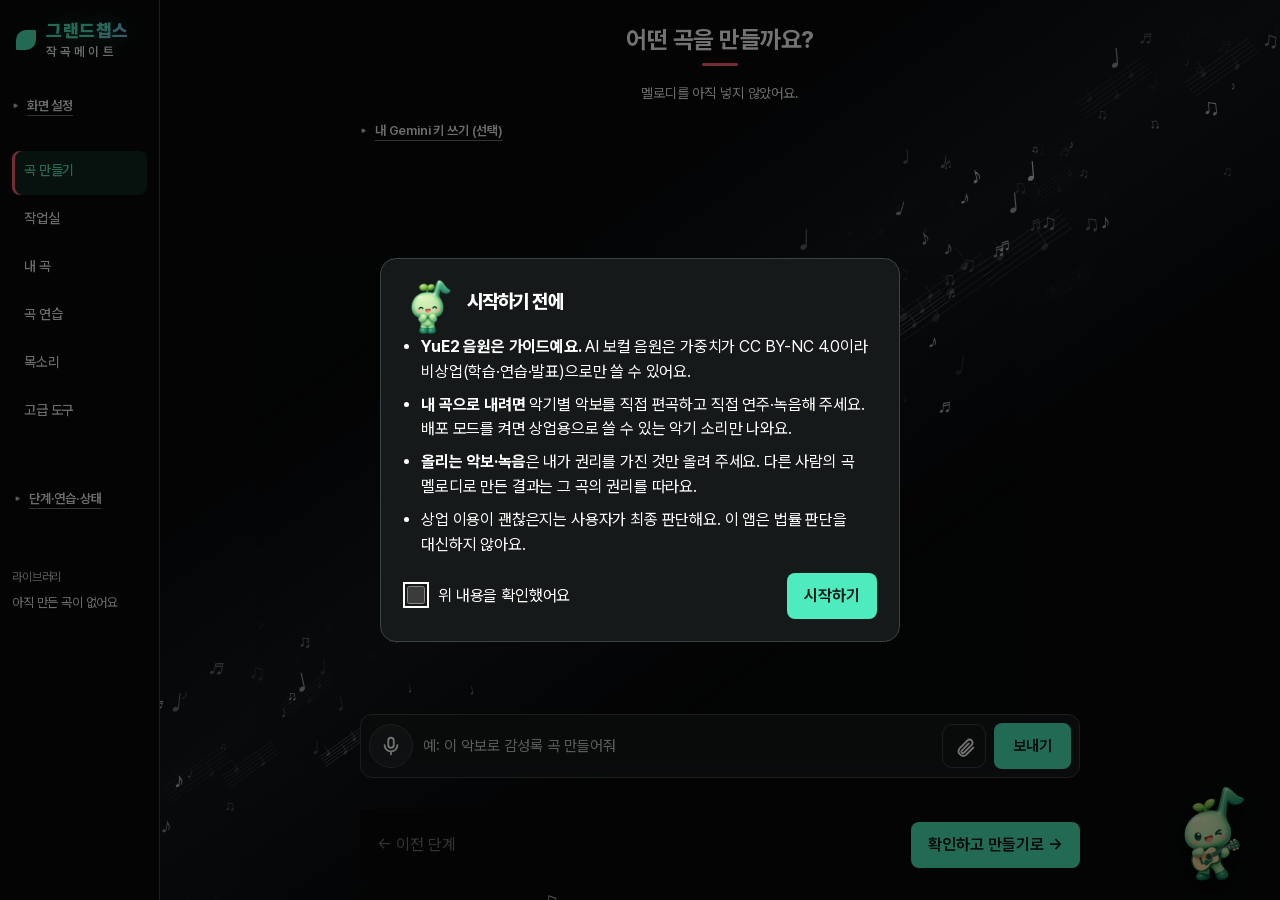
==== commit c4261ae3: "Grandchaps InstMate 0.1.1 (test version): typed lyrics in Korean, English or Japanese are sung as ty" ====
--- a/static/index.html
+++ b/static/index.html
@@ -643,7 +643,7 @@
             </select></label>
           </div>
           <input type="text" id="yuesong-title" maxlength="80" placeholder="곡 제목 (라이브러리에 이 이름으로 저장돼요)" aria-label="곡 제목">
-          <label class="row"><input type="checkbox" id="yuesong-random" checked> 랜덤 가사: YuE2가 가사를 알아서 지어요 (끄면 아래 가사를 쓰고, 가사가 없으면 '아'로 불러요)</label>
+          <label class="row"><input type="checkbox" id="yuesong-random" checked> 랜덤 가사: YuE2가 가사를 알아서 지어요 (아래 칸에 쓴 한국어·영어·일본어 가사가 먼저예요. 끄고 가사가 없으면 '아'로 불러요)</label>
           <textarea id="yuesong-lyrics" rows="4" maxlength="4000" aria-label="가사" placeholder="가사 (비워 두면 '아'로 불러요)&#10;[Verse]&#10;첫 줄 가사&#10;[Chorus]&#10;후렴 가사"></textarea>
           <div class="row" role="group" aria-label="파트 더하기">
             <b>파트 더하기</b>
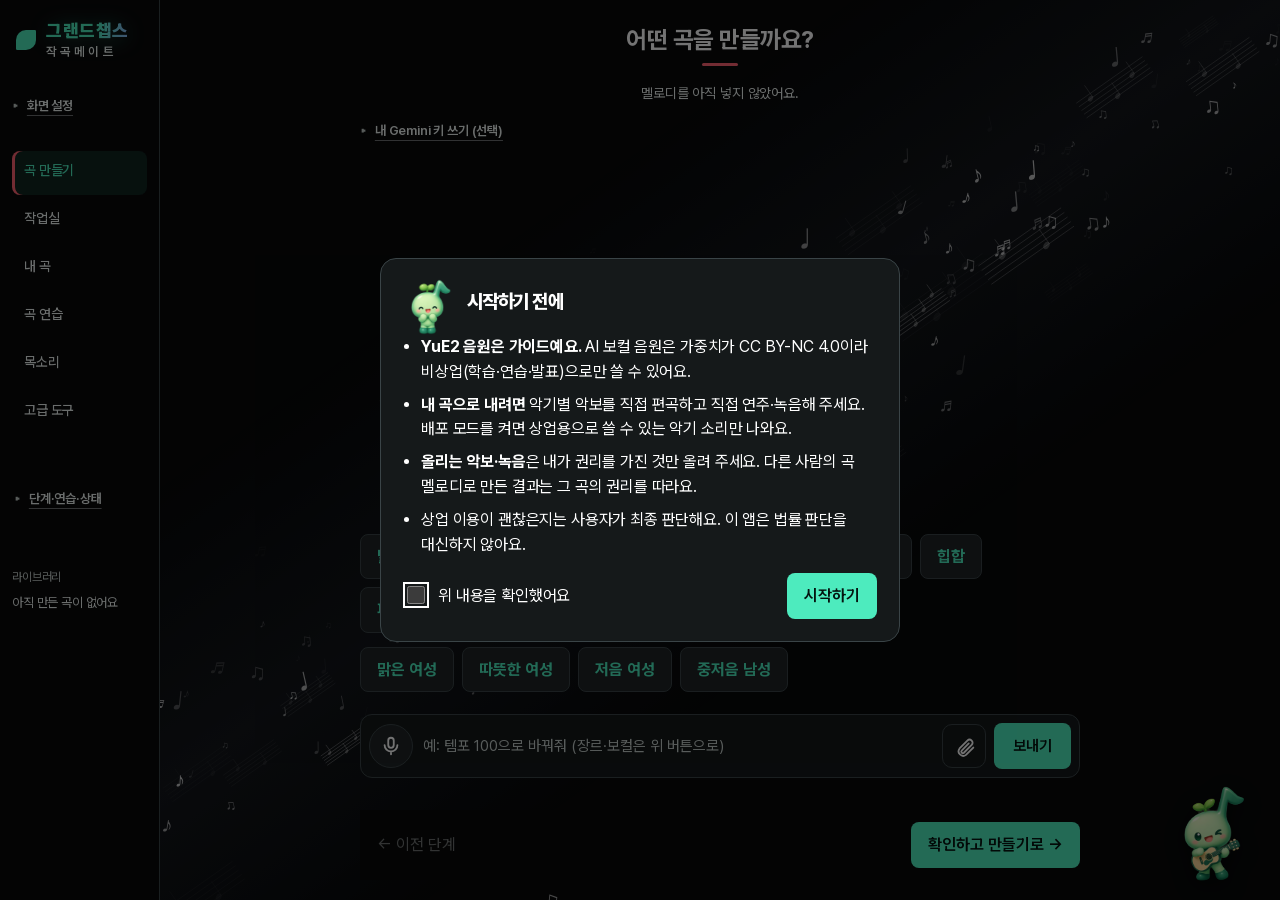
==== commit 7aebb79e: "Grandchaps InstMate 0.1.2 (test version): its own app window, genre and voice buttons, YuE2 plan rep" ====
--- a/static/index.html
+++ b/static/index.html
@@ -71,7 +71,7 @@
   <p id="lib-full-note" class="help" aria-live="polite"></p>
   <div id="lib-full-ask" class="row hidden" role="group" aria-label="전곡 만들기 확인" aria-live="polite">
     <b id="lib-full-ask-text"></b>
-    <span class="help">3~4분 곡은 5~8분쯤 걸려요.</span>
+    <span class="help">3~4분 곡은 10~15분쯤 걸려요(Mac 사양에 따라 달라요).</span>
     <button id="btn-lib-full-yes" class="primary">예, 전곡 만들기</button>
     <button id="btn-lib-full-no">아니오</button>
   </div>
@@ -682,7 +682,7 @@
         <button id="btn-yuesong-adopt">이 곡의 악보를 불러오기</button>
         <div id="yuesong-ask" class="row hidden" role="group" aria-label="전곡 만들기 확인">
           <b id="yuesong-ask-text">이 곡으로 전곡을 만들까요?</b>
-          <span class="help">3~4분 곡은 5~8분쯤 걸려요.</span>
+          <span class="help">3~4분 곡은 10~15분쯤 걸려요(Mac 사양에 따라 달라요).</span>
           <button id="btn-yuesong-yes">예, 전곡 만들기</button>
           <button id="btn-yuesong-no">아니오</button>
         </div>
@@ -828,9 +828,12 @@
 </details>
 <ol id="chat-log" class="chat-log" aria-live="polite"></ol>
   <div id="chat-choices" class="row chat-choices hidden" role="group" aria-label="답 고르기"></div>
+  <p class="help">장르와 보컬은 아래 버튼을 누르면 바로 적용돼요.</p>
+  <div id="chat-genre-chips" class="row chat-choices" role="group" aria-label="장르 고르기"></div>
+  <div id="chat-voice-chips" class="row chat-choices" role="group" aria-label="보컬 고르기"></div>
   <form id="chat-form" class="row">
     <div class="row workspace-input-tools"><button type="button" class="chat-icon chat-hum" data-workspace-start="hum" title="허밍·녹음" aria-label="허밍·녹음"><svg viewBox="0 0 24 24" aria-hidden="true"><rect x="9" y="3" width="6" height="11" rx="3"/><path d="M5 11a7 7 0 0 0 14 0M12 18v3"/></svg></button><label class="filebtn workspace-attach chat-icon" title="악보 첨부"><svg viewBox="0 0 24 24" aria-hidden="true"><path d="M20 11.5 12 19.5a5 5 0 0 1-7-7l8.5-8.5a3.3 3.3 0 0 1 4.7 4.7L9.7 17.2a1.7 1.7 0 0 1-2.4-2.4L15 7"/></svg><span class="visually-hidden">악보 첨부</span><input type="file" id="chat-file" accept=".mid,.midi,.musicxml,.mxl,.xml,.pdf" aria-label="악보 첨부"></label><span id="workspace-file-name" class="help" aria-live="polite"></span></div>
-    <input id="chat-text" maxlength="1000" placeholder="예: 이 멜로디로 감성록 곡 만들어줘, 여성 보컬" style="flex:1; min-width:220px" aria-label="요청">
+    <input id="chat-text" maxlength="1000" placeholder="예: 감성록으로 바꿔줘 / 템포 100으로 해줘 (아래 장르를 눌러도 돼요)" style="flex:1; min-width:220px" aria-label="요청">
     <button id="chat-send" class="primary" type="submit">보내기</button>
   </form>
   <dialog id="workspace-options-dialog" aria-label="대화 옵션"><button type="button" id="workspace-options-close">닫기</button>
